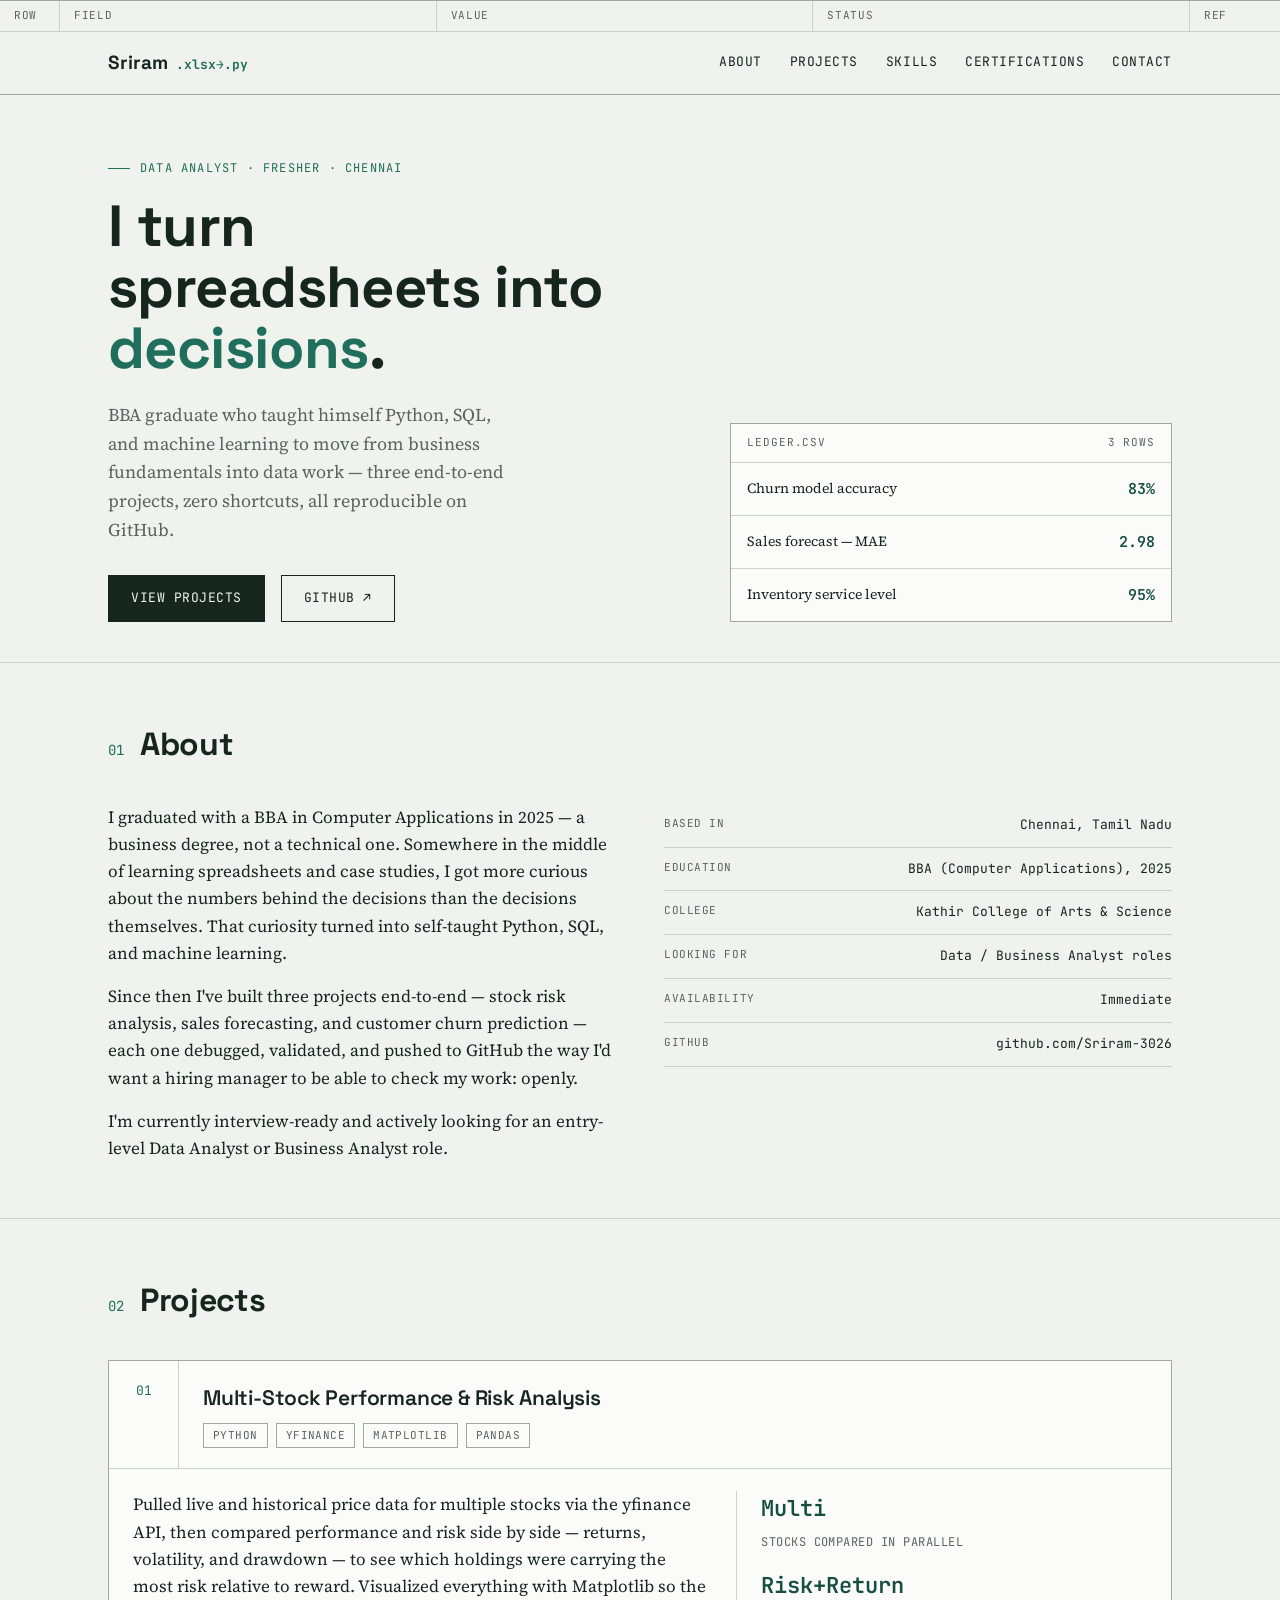
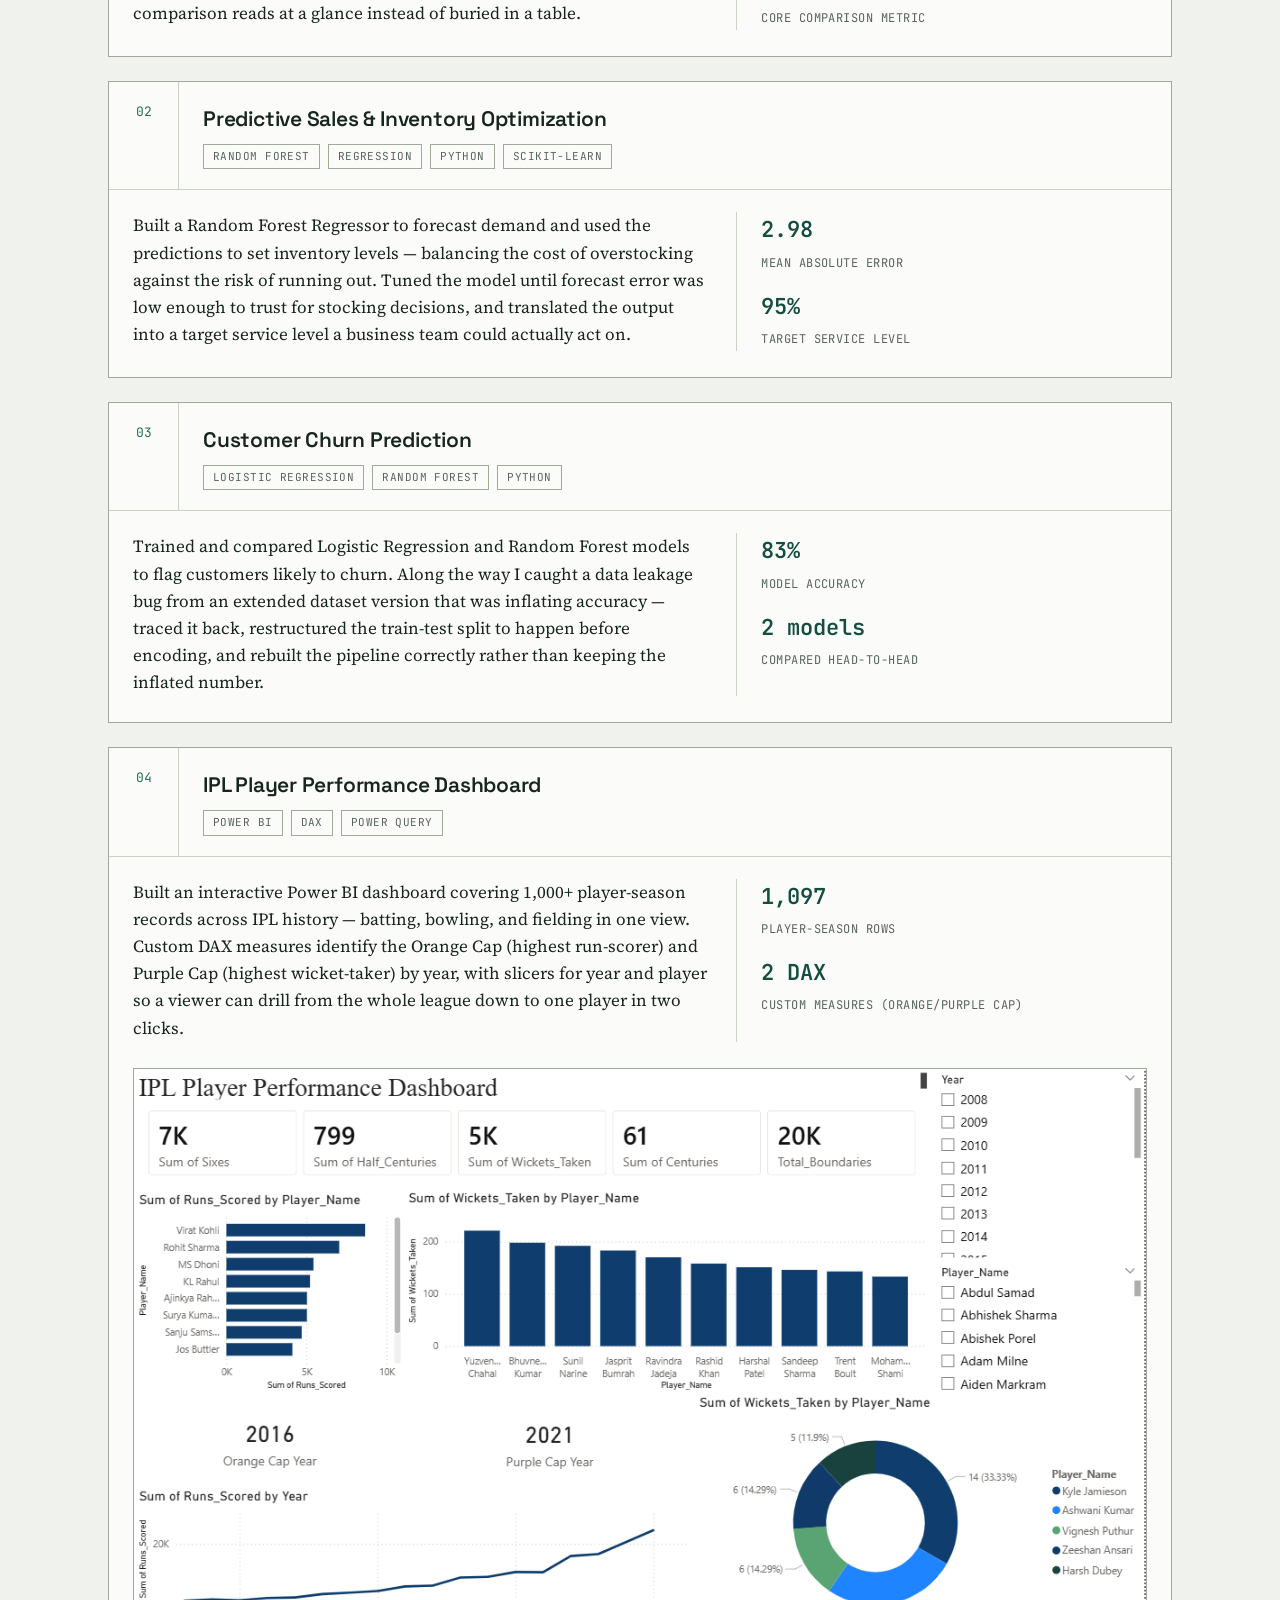
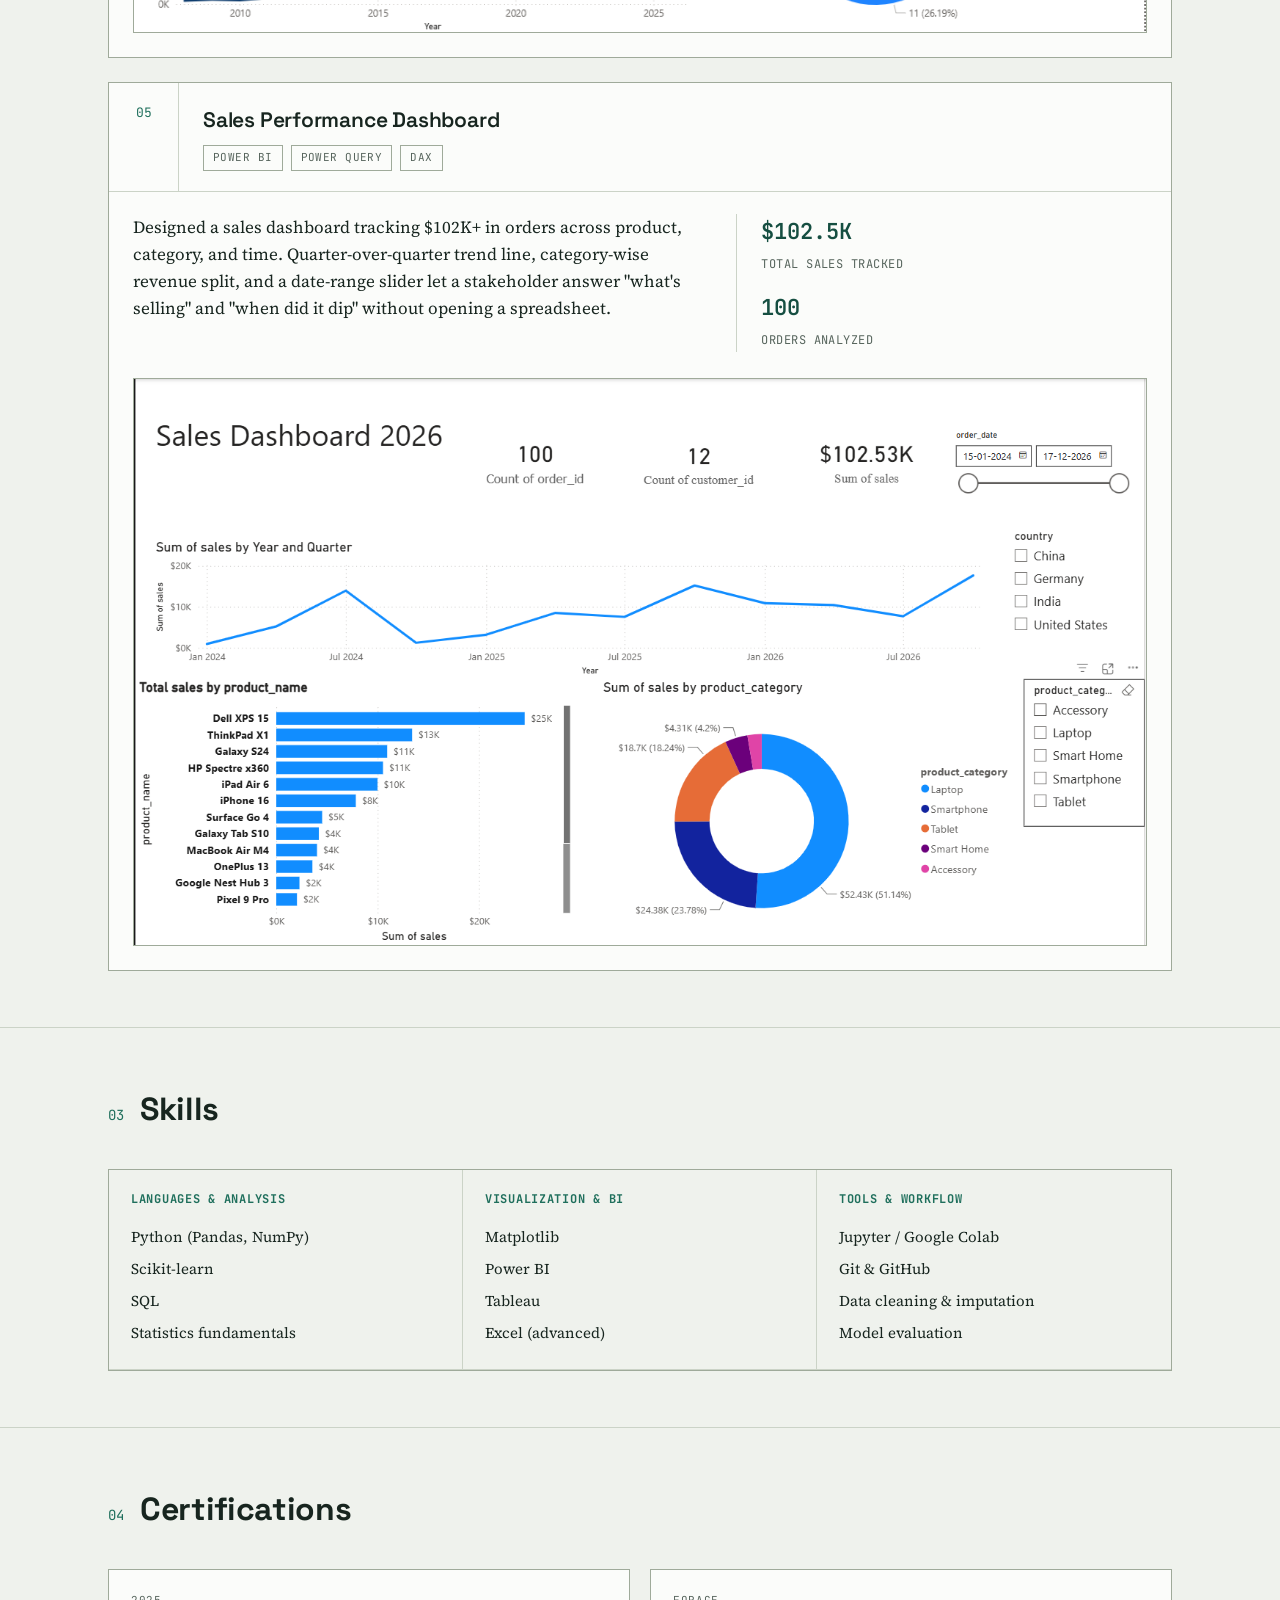
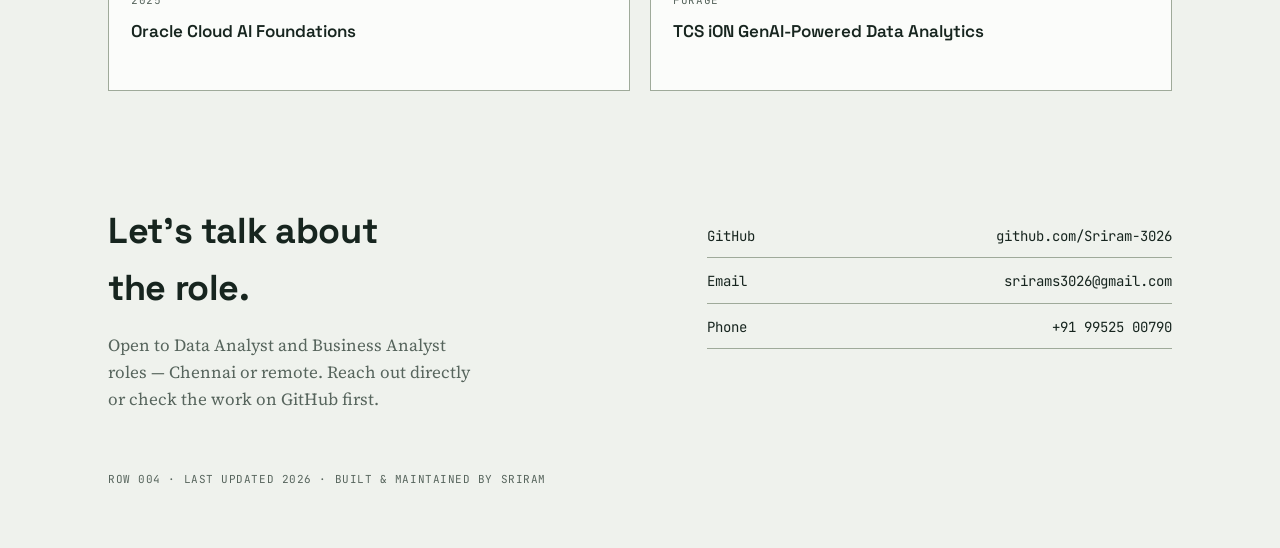
==== index.html @ f4a4faa7 "Rename sriram_portfolio.html to index.html" ====
<!DOCTYPE html>
<html lang="en">
<head>
<meta charset="UTF-8">
<meta name="viewport" content="width=device-width, initial-scale=1.0">
<title>Sriram — Data Analyst Portfolio</title>
<link rel="preconnect" href="https://fonts.googleapis.com">
<link rel="preconnect" href="https://fonts.gstatic.com" crossorigin>
<link href="https://fonts.googleapis.com/css2?family=Space+Grotesk:wght@400;500;600;700&family=Source+Serif+4:opsz,wght@8..60,400;8..60,500;8..60,600&family=JetBrains+Mono:wght@400;500;600&display=swap" rel="stylesheet">
<style>
  :root{
    --paper:#EFF2ED;
    --paper-alt:#E6EAE3;
    --card:#FBFCFA;
    --ink:#17251F;
    --muted:#57655D;
    --teal:#1F6F5C;
    --teal-dark:#154E41;
    --gold:#B98900;
    --line:#CBD3C7;
    --line-strong:#9FAA9A;
    --radius:2px;
    --maxw:1120px;
  }

  *{box-sizing:border-box;}
  html{scroll-behavior:smooth;}
  body{
    margin:0;
    background:var(--paper);
    color:var(--ink);
    font-family:'Source Serif 4', serif;
    font-size:17px;
    line-height:1.6;
    -webkit-font-smoothing:antialiased;
  }
  h1,h2,h3,.display{
    font-family:'Space Grotesk', sans-serif;
    letter-spacing:-0.01em;
    margin:0;
  }
  .mono{
    font-family:'JetBrains Mono', monospace;
  }
  a{color:inherit;}
  :focus-visible{
    outline:2px solid var(--teal);
    outline-offset:3px;
  }
  @media (prefers-reduced-motion: reduce){
    *{animation:none !important; transition:none !important; scroll-behavior:auto !important;}
  }

  .wrap{max-width:var(--maxw); margin:0 auto; padding:0 28px;}

  /* ===== Ledger header strip (signature motif) ===== */
  .ledger-row{
    display:grid;
    grid-template-columns: 60px 1fr 1fr 1fr 90px;
    font-family:'JetBrains Mono', monospace;
    font-size:11px;
    letter-spacing:0.06em;
    text-transform:uppercase;
    color:var(--muted);
    border-top:1px solid var(--line-strong);
    border-bottom:1px solid var(--line);
  }
  .ledger-row > div{
    padding:6px 14px;
    border-right:1px solid var(--line);
  }
  .ledger-row > div:last-child{border-right:none;}

  /* ===== Nav ===== */
  header.site{
    position:sticky; top:0; z-index:50;
    background:rgba(239,242,237,0.92);
    backdrop-filter:blur(6px);
    border-bottom:1px solid var(--line-strong);
  }
  nav.wrap{
    display:flex; align-items:center; justify-content:space-between;
    padding-top:16px; padding-bottom:16px;
  }
  .brand{
    font-family:'Space Grotesk',sans-serif;
    font-weight:700;
    font-size:19px;
    display:flex; align-items:baseline; gap:8px;
  }
  .brand .tick{color:var(--teal); font-family:'JetBrains Mono',monospace; font-size:13px;}
  nav ul{
    list-style:none; display:flex; gap:28px; margin:0; padding:0;
    font-family:'JetBrains Mono',monospace; font-size:13px; text-transform:uppercase; letter-spacing:0.04em;
  }
  nav ul a{text-decoration:none; color:var(--ink); border-bottom:1px solid transparent; padding-bottom:2px;}
  nav ul a:hover{border-bottom-color:var(--teal);}
  .nav-toggle{display:none;}

  @media (max-width:720px){
    nav ul{position:fixed; top:60px; left:0; right:0; background:var(--paper); flex-direction:column; gap:0; border-bottom:1px solid var(--line-strong); max-height:0; overflow:hidden; transition:max-height 0.25s ease;}
    nav ul.open{max-height:320px;}
    nav ul li{border-top:1px solid var(--line);}
    nav ul a{display:block; padding:14px 28px;}
    .nav-toggle{display:block; background:none; border:1px solid var(--line-strong); font-family:'JetBrains Mono',monospace; font-size:12px; padding:8px 12px; cursor:pointer; color:var(--ink);}
  }

  /* ===== Hero ===== */
  .hero{padding:64px 0 40px;}
  .hero-grid{
    display:grid; grid-template-columns: 1.3fr 1fr; gap:48px; align-items:end;
  }
  .eyebrow{
    font-family:'JetBrains Mono',monospace; font-size:12px; letter-spacing:0.1em; text-transform:uppercase;
    color:var(--teal); margin-bottom:18px; display:flex; align-items:center; gap:10px;
  }
  .eyebrow::before{content:""; width:22px; height:1px; background:var(--teal); display:inline-block;}
  h1.headline{
    font-size:clamp(34px, 5vw, 58px);
    line-height:1.05;
    font-weight:700;
    max-width:14ch;
  }
  h1.headline em{
    font-style:normal; color:var(--teal);
  }
  .hero-sub{
    margin-top:22px; max-width:46ch; color:var(--muted); font-size:18px;
  }
  .hero-actions{margin-top:30px; display:flex; gap:16px; flex-wrap:wrap;}
  .btn{
    font-family:'JetBrains Mono',monospace; font-size:13px; text-transform:uppercase; letter-spacing:0.04em;
    padding:12px 22px; text-decoration:none; display:inline-block; border:1px solid var(--ink);
    transition:background 0.15s ease, color 0.15s ease;
  }
  .btn.primary{background:var(--ink); color:var(--paper);}
  .btn.primary:hover{background:var(--teal); border-color:var(--teal);}
  .btn.ghost:hover{background:var(--ink); color:var(--paper);}

  /* Ledger metrics card in hero */
  .metrics-card{
    background:var(--card); border:1px solid var(--line-strong);
  }
  .metrics-card .cap{
    font-family:'JetBrains Mono',monospace; font-size:11px; text-transform:uppercase; letter-spacing:0.08em;
    color:var(--muted); padding:10px 16px; border-bottom:1px solid var(--line);
    display:flex; justify-content:space-between;
  }
  .metric-row{
    display:grid; grid-template-columns: 1fr auto; gap:8px;
    padding:14px 16px; border-bottom:1px solid var(--line); align-items:center;
  }
  .metric-row:last-child{border-bottom:none;}
  .metric-row .label{font-size:14px; color:var(--ink);}
  .metric-row .value{font-family:'JetBrains Mono',monospace; font-weight:600; color:var(--teal-dark); font-size:15px;}

  /* ===== Section framework ===== */
  section{padding:56px 0;}
  section + section{border-top:1px solid var(--line);}
  .section-head{display:flex; align-items:baseline; gap:16px; margin-bottom:34px;}
  .section-num{font-family:'JetBrains Mono',monospace; color:var(--teal); font-size:14px;}
  h2.section-title{font-size:clamp(24px,3vw,32px); font-weight:700;}

  /* ===== About ===== */
  .about-grid{display:grid; grid-template-columns: 1fr 1fr; gap:48px;}
  .about-grid p{margin:0 0 16px; color:var(--ink);}
  .about-grid p:last-child{margin-bottom:0;}
  .fact-list{list-style:none; margin:0; padding:0; font-family:'JetBrains Mono',monospace; font-size:13px;}
  .fact-list li{
    display:flex; justify-content:space-between; padding:11px 0; border-bottom:1px solid var(--line);
  }
  .fact-list li span:first-child{color:var(--muted); text-transform:uppercase; letter-spacing:0.05em; font-size:11px;}
  .fact-list li span:last-child{text-align:right;}

  /* ===== Projects ===== */
  .project{
    background:var(--card); border:1px solid var(--line-strong); margin-bottom:24px;
  }
  .project:last-child{margin-bottom:0;}
  .project-head{
    display:grid; grid-template-columns: 70px 1fr; border-bottom:1px solid var(--line);
  }
  .project-id{
    font-family:'JetBrains Mono',monospace; font-size:13px; color:var(--teal); padding:20px 14px;
    border-right:1px solid var(--line); display:flex; align-items:flex-start; justify-content:center;
  }
  .project-head-main{padding:20px 24px;}
  .project-head-main h3{font-size:21px; font-weight:600;}
  .project-tags{margin-top:8px; display:flex; flex-wrap:wrap; gap:8px;}
  .tag{
    font-family:'JetBrains Mono',monospace; font-size:11px; text-transform:uppercase; letter-spacing:0.04em;
    border:1px solid var(--line-strong); padding:3px 9px; color:var(--muted);
  }
  .project-body{padding:22px 24px 26px 24px; display:grid; grid-template-columns: 1.4fr 1fr; gap:28px;}
  .project-body p{margin:0; color:var(--ink);}
  .project-stats{border-left:1px solid var(--line); padding-left:24px;}
  .project-stats .stat{margin-bottom:14px;}
  .project-stats .stat:last-child{margin-bottom:0;}
  .project-stats .stat .num{font-family:'JetBrains Mono',monospace; font-size:22px; font-weight:600; color:var(--teal-dark); display:block;}
  .project-stats .stat .cap{font-size:12px; color:var(--muted); text-transform:uppercase; letter-spacing:0.04em; font-family:'JetBrains Mono',monospace;}

  @media (max-width:760px){
    .hero-grid, .about-grid{grid-template-columns:1fr;}
    .project-body{grid-template-columns:1fr;}
    .project-stats{border-left:none; padding-left:0; border-top:1px solid var(--line); padding-top:16px;}
    .project-head{grid-template-columns:52px 1fr;}
  }

  /* ===== Skills ===== */
  .skills-grid{display:grid; grid-template-columns: repeat(3, 1fr); gap:0; border:1px solid var(--line-strong);}
  .skill-group{padding:20px 22px; border-right:1px solid var(--line); border-bottom:1px solid var(--line);}
  .skill-group:nth-child(3n){border-right:none;}
  .skill-group h4{
    font-family:'JetBrains Mono',monospace; font-size:12px; text-transform:uppercase; letter-spacing:0.06em;
    color:var(--teal); margin:0 0 12px;
  }
  .skill-group ul{list-style:none; margin:0; padding:0; font-size:15px;}
  .skill-group li{padding:4px 0; color:var(--ink);}
  @media (max-width:720px){
    .skills-grid{grid-template-columns:1fr 1fr;}
    .skill-group:nth-child(3n){border-right:1px solid var(--line);}
    .skill-group:nth-child(2n){border-right:none;}
  }
  @media (max-width:480px){
    .skills-grid{grid-template-columns:1fr;}
    .skill-group{border-right:none !important;}
  }

  /* ===== Certifications ===== */
  .cert-list{display:grid; grid-template-columns:1fr 1fr; gap:20px;}
  .cert{border:1px solid var(--line-strong); background:var(--card); padding:22px;}
  .cert .cap{font-family:'JetBrains Mono',monospace; font-size:11px; text-transform:uppercase; color:var(--muted); letter-spacing:0.06em;}
  .cert h4{margin-top:8px; font-size:17px; font-weight:600; font-family:'Space Grotesk',sans-serif;}
  @media (max-width:640px){.cert-list{grid-template-columns:1fr;}}

  /* ===== Contact / footer ===== */
  footer{padding:56px 0 60px;}
  .contact-grid{display:grid; grid-template-columns: 1.2fr 1fr; gap:40px; align-items:start;}
  .contact-grid h2{font-size:clamp(26px,3.4vw,36px); max-width:14ch;}
  .contact-links{margin-top:22px; display:flex; flex-direction:column; gap:12px;}
  .contact-links a{
    font-family:'JetBrains Mono',monospace; font-size:14px; text-decoration:none;
    border-bottom:1px solid var(--line-strong); padding-bottom:10px; display:flex; justify-content:space-between;
  }
  .contact-links a:hover{color:var(--teal);}
  .fine{margin-top:40px; font-family:'JetBrains Mono',monospace; font-size:11px; color:var(--muted); text-transform:uppercase; letter-spacing:0.05em;}
</style>
</head>
<body>

<div class="ledger-row wrap" style="max-width:100%; padding-left:0; padding-right:0;">
  <div>Row</div><div>Field</div><div>Value</div><div>Status</div><div>Ref</div>
</div>

<header class="site">
  <nav class="wrap">
    <div class="brand">Sriram<span class="tick">.xlsx→.py</span></div>
    <button class="nav-toggle" id="navToggle" aria-expanded="false" aria-controls="navMenu">Menu</button>
    <ul id="navMenu">
      <li><a href="#about">About</a></li>
      <li><a href="#projects">Projects</a></li>
      <li><a href="#skills">Skills</a></li>
      <li><a href="#certs">Certifications</a></li>
      <li><a href="#contact">Contact</a></li>
    </ul>
  </nav>
</header>

<main>
  <section class="hero">
    <div class="wrap hero-grid">
      <div>
        <div class="eyebrow">Data Analyst · Fresher · Chennai</div>
        <h1 class="headline">I turn spreadsheets into <em>decisions</em>.</h1>
        <p class="hero-sub">BBA graduate who taught himself Python, SQL, and machine learning to move from business fundamentals into data work — three end-to-end projects, zero shortcuts, all reproducible on GitHub.</p>
        <div class="hero-actions">
          <a class="btn primary" href="#projects">View projects</a>
          <a class="btn ghost" href="https://github.com/Sriram-3026" target="_blank" rel="noopener">GitHub ↗</a>
        </div>
      </div>
      <div class="metrics-card">
        <div class="cap"><span>ledger.csv</span><span>3 rows</span></div>
        <div class="metric-row"><span class="label">Churn model accuracy</span><span class="value">83%</span></div>
        <div class="metric-row"><span class="label">Sales forecast — MAE</span><span class="value">2.98</span></div>
        <div class="metric-row"><span class="label">Inventory service level</span><span class="value">95%</span></div>
      </div>
    </div>
  </section>

  <section id="about">
    <div class="wrap">
      <div class="section-head"><span class="section-num">01</span><h2 class="section-title">About</h2></div>
      <div class="about-grid">
        <div>
          <p>I graduated with a BBA in Computer Applications in 2025 — a business degree, not a technical one. Somewhere in the middle of learning spreadsheets and case studies, I got more curious about the numbers behind the decisions than the decisions themselves. That curiosity turned into self-taught Python, SQL, and machine learning.</p>
          <p>Since then I've built three projects end-to-end — stock risk analysis, sales forecasting, and customer churn prediction — each one debugged, validated, and pushed to GitHub the way I'd want a hiring manager to be able to check my work: openly.</p>
          <p>I'm currently interview-ready and actively looking for an entry-level Data Analyst or Business Analyst role.</p>
        </div>
        <ul class="fact-list">
          <li><span>Based in</span><span>Chennai, Tamil Nadu</span></li>
          <li><span>Education</span><span>BBA (Computer Applications), 2025</span></li>
          <li><span>College</span><span>Kathir College of Arts &amp; Science</span></li>
          <li><span>Looking for</span><span>Data / Business Analyst roles</span></li>
          <li><span>Availability</span><span>Immediate</span></li>
          <li><span>GitHub</span><span>github.com/Sriram-3026</span></li>
        </ul>
      </div>
    </div>
  </section>

  <section id="projects">
    <div class="wrap">
      <div class="section-head"><span class="section-num">02</span><h2 class="section-title">Projects</h2></div>

      <div class="project">
        <div class="project-head">
          <div class="project-id">01</div>
          <div class="project-head-main">
            <h3>Multi-Stock Performance &amp; Risk Analysis</h3>
            <div class="project-tags">
              <span class="tag">Python</span><span class="tag">yfinance</span><span class="tag">Matplotlib</span><span class="tag">Pandas</span>
            </div>
          </div>
        </div>
        <div class="project-body">
          <p>Pulled live and historical price data for multiple stocks via the yfinance API, then compared performance and risk side by side — returns, volatility, and drawdown — to see which holdings were carrying the most risk relative to reward. Visualized everything with Matplotlib so the comparison reads at a glance instead of buried in a table.</p>
          <div class="project-stats">
            <div class="stat"><span class="num mono">Multi</span><span class="cap">Stocks compared in parallel</span></div>
            <div class="stat"><span class="num mono">Risk+Return</span><span class="cap">Core comparison metric</span></div>
          </div>
        </div>
      </div>

      <div class="project">
        <div class="project-head">
          <div class="project-id">02</div>
          <div class="project-head-main">
            <h3>Predictive Sales &amp; Inventory Optimization</h3>
            <div class="project-tags">
              <span class="tag">Random Forest</span><span class="tag">Regression</span><span class="tag">Python</span><span class="tag">Scikit-learn</span>
            </div>
          </div>
        </div>
        <div class="project-body">
          <p>Built a Random Forest Regressor to forecast demand and used the predictions to set inventory levels — balancing the cost of overstocking against the risk of running out. Tuned the model until forecast error was low enough to trust for stocking decisions, and translated the output into a target service level a business team could actually act on.</p>
          <div class="project-stats">
            <div class="stat"><span class="num mono">2.98</span><span class="cap">Mean Absolute Error</span></div>
            <div class="stat"><span class="num mono">95%</span><span class="cap">Target service level</span></div>
          </div>
        </div>
      </div>

      <div class="project">
        <div class="project-head">
          <div class="project-id">03</div>
          <div class="project-head-main">
            <h3>Customer Churn Prediction</h3>
            <div class="project-tags">
              <span class="tag">Logistic Regression</span><span class="tag">Random Forest</span><span class="tag">Python</span>
            </div>
          </div>
        </div>
        <div class="project-body">
          <p>Trained and compared Logistic Regression and Random Forest models to flag customers likely to churn. Along the way I caught a data leakage bug from an extended dataset version that was inflating accuracy — traced it back, restructured the train-test split to happen before encoding, and rebuilt the pipeline correctly rather than keeping the inflated number.</p>
          <div class="project-stats">
            <div class="stat"><span class="num mono">83%</span><span class="cap">Model accuracy</span></div>
            <div class="stat"><span class="num mono">2 models</span><span class="cap">Compared head-to-head</span></div>
          </div>
        </div>
      </div>

      <div class="project">
        <div class="project-head">
          <div class="project-id">04</div>
          <div class="project-head-main">
            <h3>IPL Player Performance Dashboard</h3>
            <div class="project-tags">
              <span class="tag">Power BI</span><span class="tag">DAX</span><span class="tag">Power Query</span>
            </div>
          </div>
        </div>
        <div class="project-body">
          <p>Built an interactive Power BI dashboard covering 1,000+ player-season records across IPL history — batting, bowling, and fielding in one view. Custom DAX measures identify the Orange Cap (highest run-scorer) and Purple Cap (highest wicket-taker) by year, with slicers for year and player so a viewer can drill from the whole league down to one player in two clicks.</p>
          <div class="project-stats">
            <div class="stat"><span class="num mono">1,097</span><span class="cap">Player-season rows</span></div>
            <div class="stat"><span class="num mono">2 DAX</span><span class="cap">Custom measures (Orange/Purple Cap)</span></div>
          </div>
        </div>
        <div style="padding:0 24px 24px;">
          <img src="[data-uri]" alt="IPL Player Performance Dashboard in Power BI showing sixes, wickets, centuries and top run-scorers" style="width:100%; height:auto; border:1px solid var(--line-strong); display:block;">
        </div>
      </div>

      <div class="project">
        <div class="project-head">
          <div class="project-id">05</div>
          <div class="project-head-main">
            <h3>Sales Performance Dashboard</h3>
            <div class="project-tags">
              <span class="tag">Power BI</span><span class="tag">Power Query</span><span class="tag">DAX</span>
            </div>
          </div>
        </div>
        <div class="project-body">
          <p>Designed a sales dashboard tracking $102K+ in orders across product, category, and time. Quarter-over-quarter trend line, category-wise revenue split, and a date-range slider let a stakeholder answer "what's selling" and "when did it dip" without opening a spreadsheet.</p>
          <div class="project-stats">
            <div class="stat"><span class="num mono">$102.5K</span><span class="cap">Total sales tracked</span></div>
            <div class="stat"><span class="num mono">100</span><span class="cap">Orders analyzed</span></div>
          </div>
        </div>
        <div style="padding:0 24px 24px;">
          <img src="[data-uri]" alt="Sales Dashboard in Power BI showing sales by quarter, product name and category" style="width:100%; height:auto; border:1px solid var(--line-strong); display:block;">
        </div>
      </div>

    </div>
  </section>

  <section id="skills">
    <div class="wrap">
      <div class="section-head"><span class="section-num">03</span><h2 class="section-title">Skills</h2></div>
      <div class="skills-grid">
        <div class="skill-group">
          <h4>Languages &amp; Analysis</h4>
          <ul><li>Python (Pandas, NumPy)</li><li>Scikit-learn</li><li>SQL</li><li>Statistics fundamentals</li></ul>
        </div>
        <div class="skill-group">
          <h4>Visualization &amp; BI</h4>
          <ul><li>Matplotlib</li><li>Power BI</li><li>Tableau</li><li>Excel (advanced)</li></ul>
        </div>
        <div class="skill-group">
          <h4>Tools &amp; Workflow</h4>
          <ul><li>Jupyter / Google Colab</li><li>Git &amp; GitHub</li><li>Data cleaning &amp; imputation</li><li>Model evaluation</li></ul>
        </div>
      </div>
    </div>
  </section>

  <section id="certs">
    <div class="wrap">
      <div class="section-head"><span class="section-num">04</span><h2 class="section-title">Certifications</h2></div>
      <div class="cert-list">
        <div class="cert">
          <div class="cap mono">2025</div>
          <h4>Oracle Cloud AI Foundations</h4>
        </div>
        <div class="cert">
          <div class="cap mono">Forage</div>
          <h4>TCS iON GenAI-Powered Data Analytics</h4>
        </div>
      </div>
    </div>
  </section>
</main>

<footer id="contact">
  <div class="wrap contact-grid">
    <div>
      <h2 class="section-title">Let's talk about the role.</h2>
      <p style="color:var(--muted); margin-top:14px; max-width:42ch;">Open to Data Analyst and Business Analyst roles — Chennai or remote. Reach out directly or check the work on GitHub first.</p>
    </div>
    <div class="contact-links">
      <a href="https://github.com/Sriram-3026" target="_blank" rel="noopener">GitHub <span>github.com/Sriram-3026</span></a>
      <a href="mailto:srirams3026@gmail.com">Email <span>srirams3026@gmail.com</span></a>
      <a href="tel:+919952500790">Phone <span>+91 99525 00790</span></a>
    </div>
  </div>
  <div class="wrap fine">Row 004 · Last updated 2026 · Built &amp; maintained by Sriram</div>
</footer>

<script>
  const navToggle = document.getElementById('navToggle');
  const navMenu = document.getElementById('navMenu');
  navToggle.addEventListener('click', () => {
    const isOpen = navMenu.classList.toggle('open');
    navToggle.setAttribute('aria-expanded', isOpen);
  });
  navMenu.querySelectorAll('a').forEach(a => a.addEventListener('click', () => {
    navMenu.classList.remove('open');
    navToggle.setAttribute('aria-expanded', 'false');
  }));
</script>

</body>
</html>
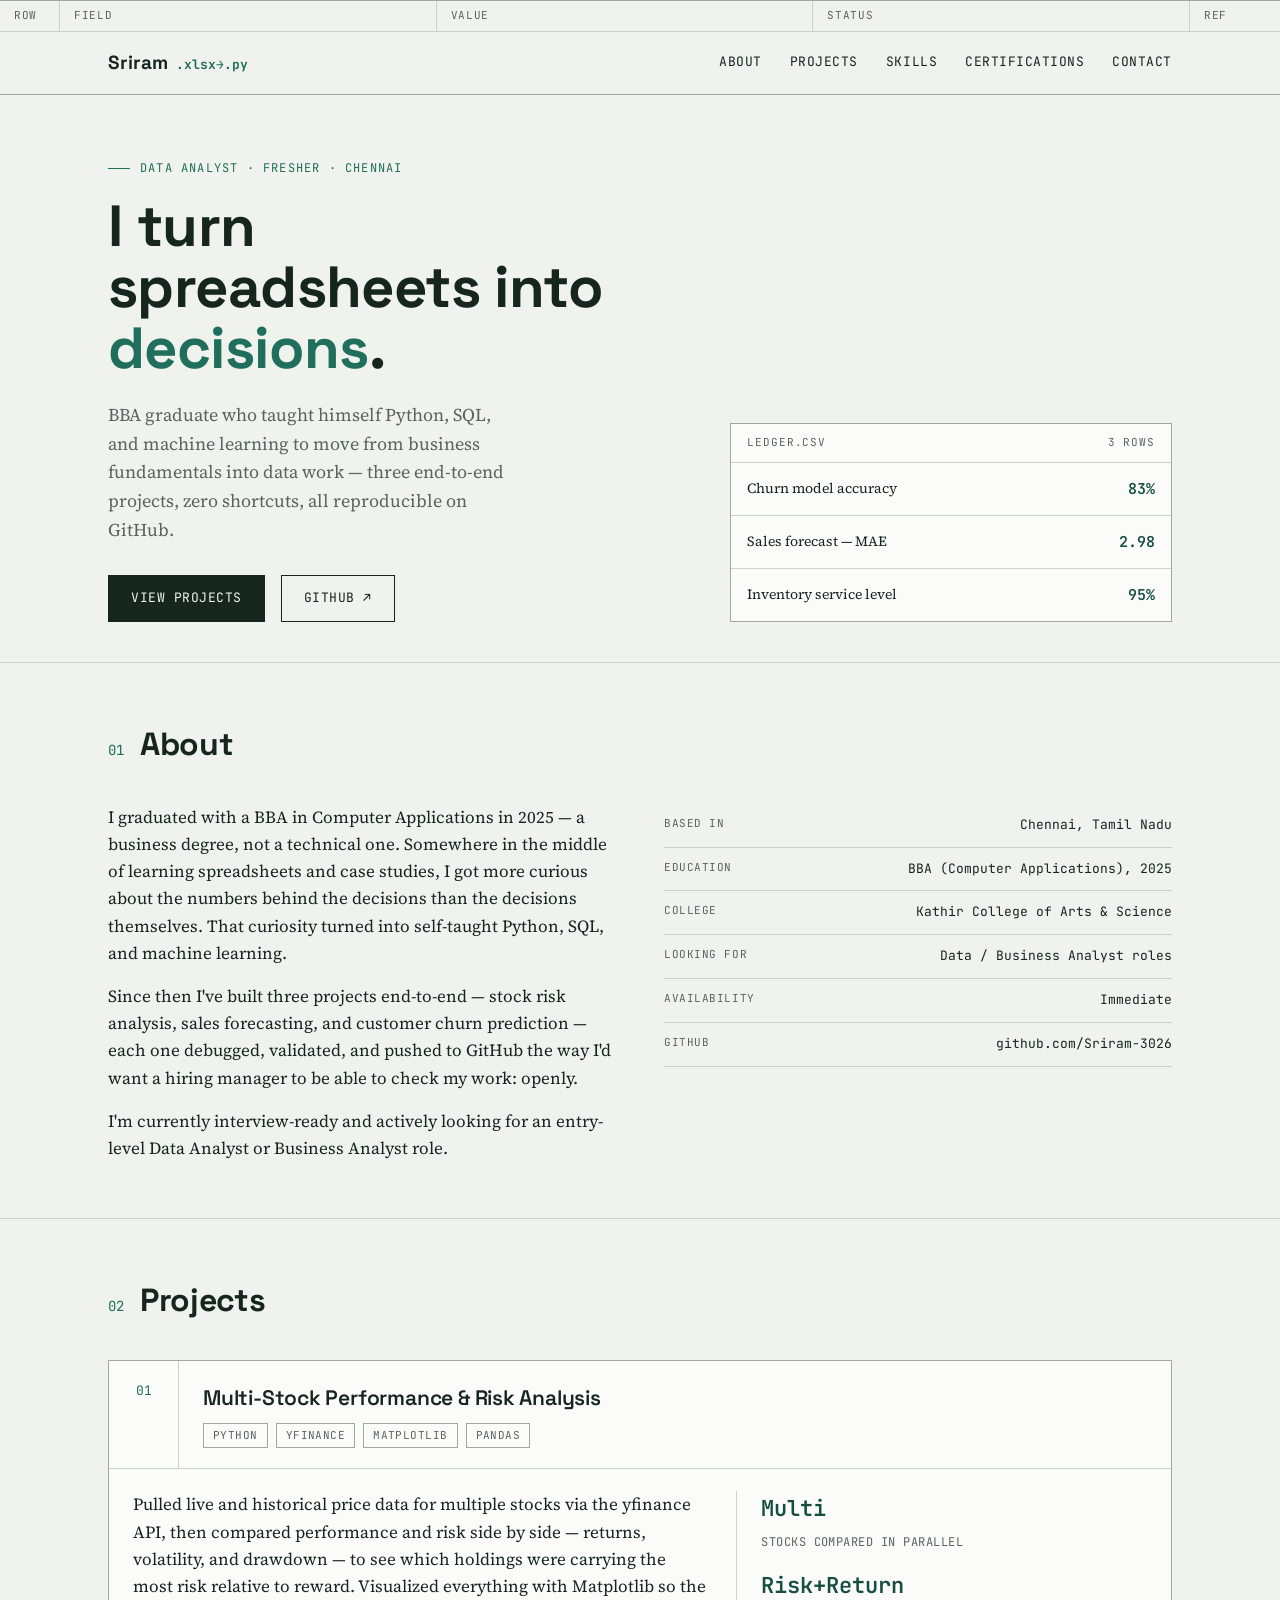
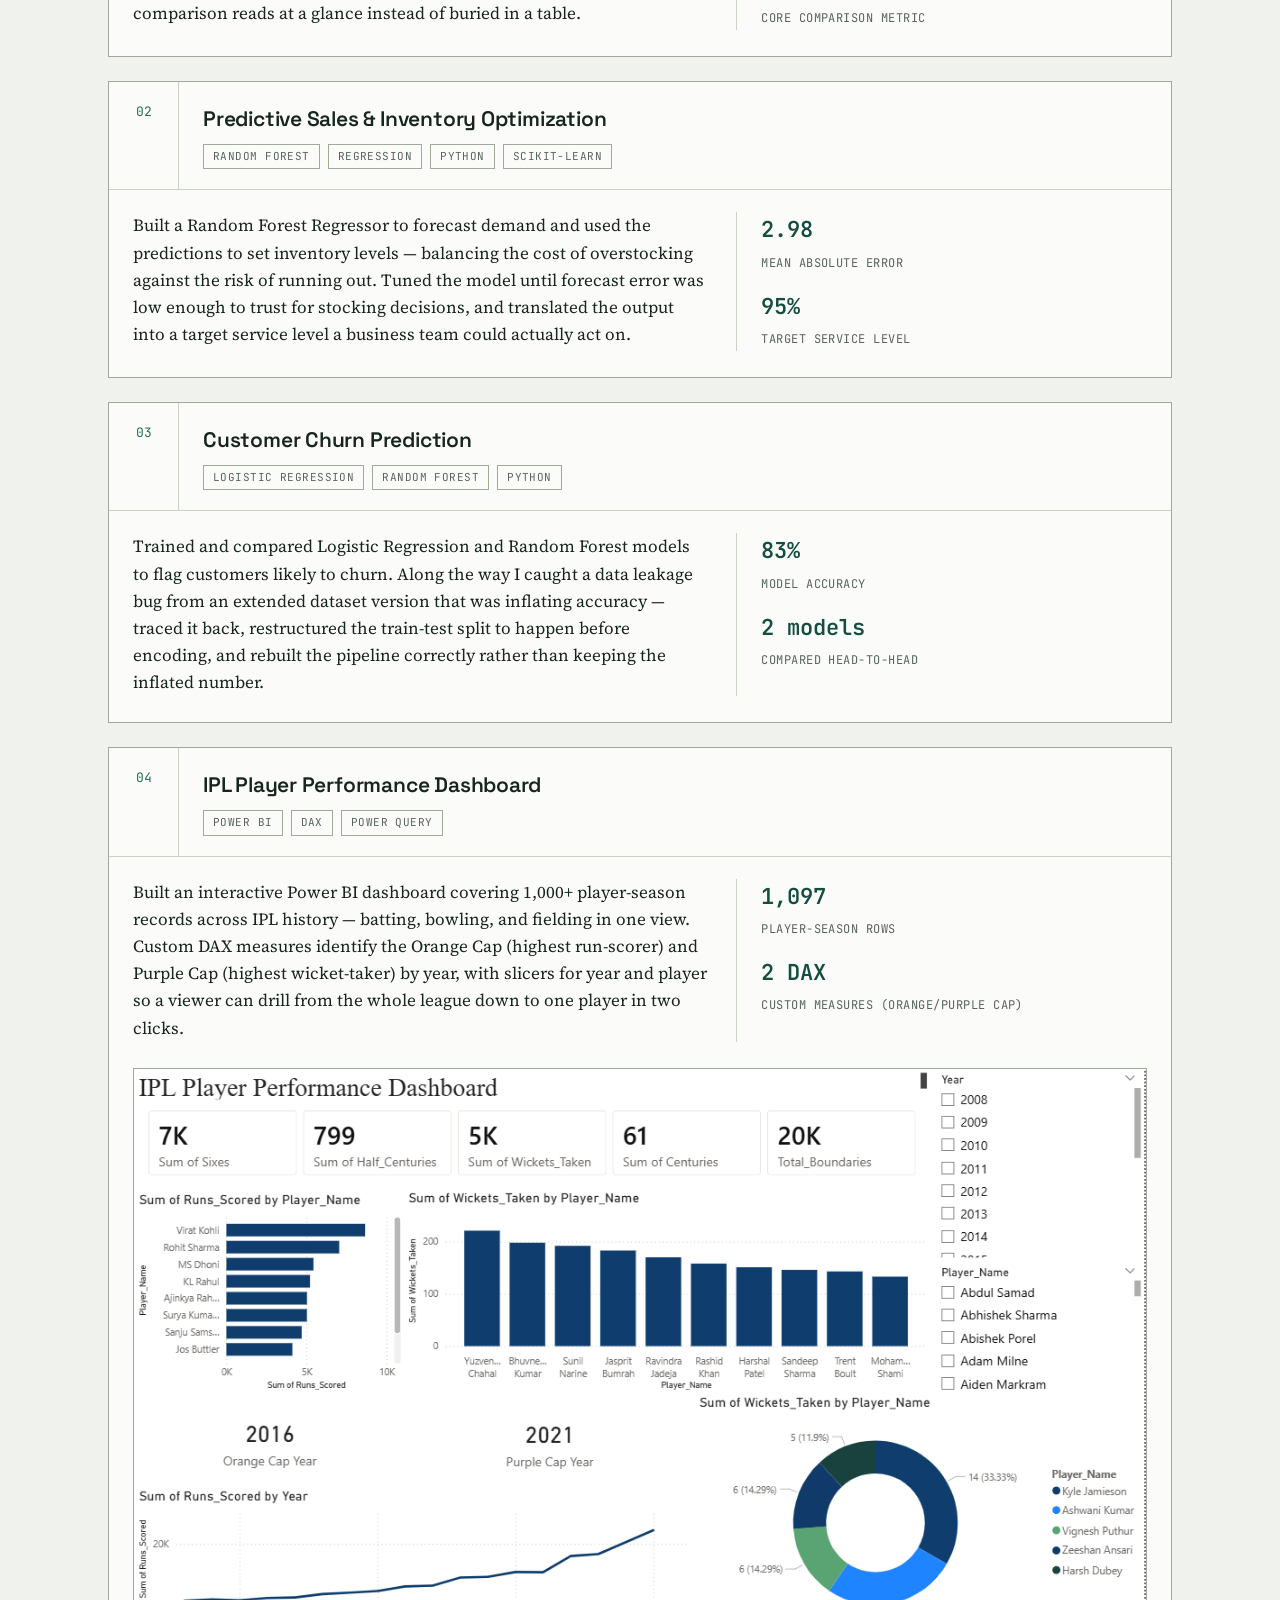
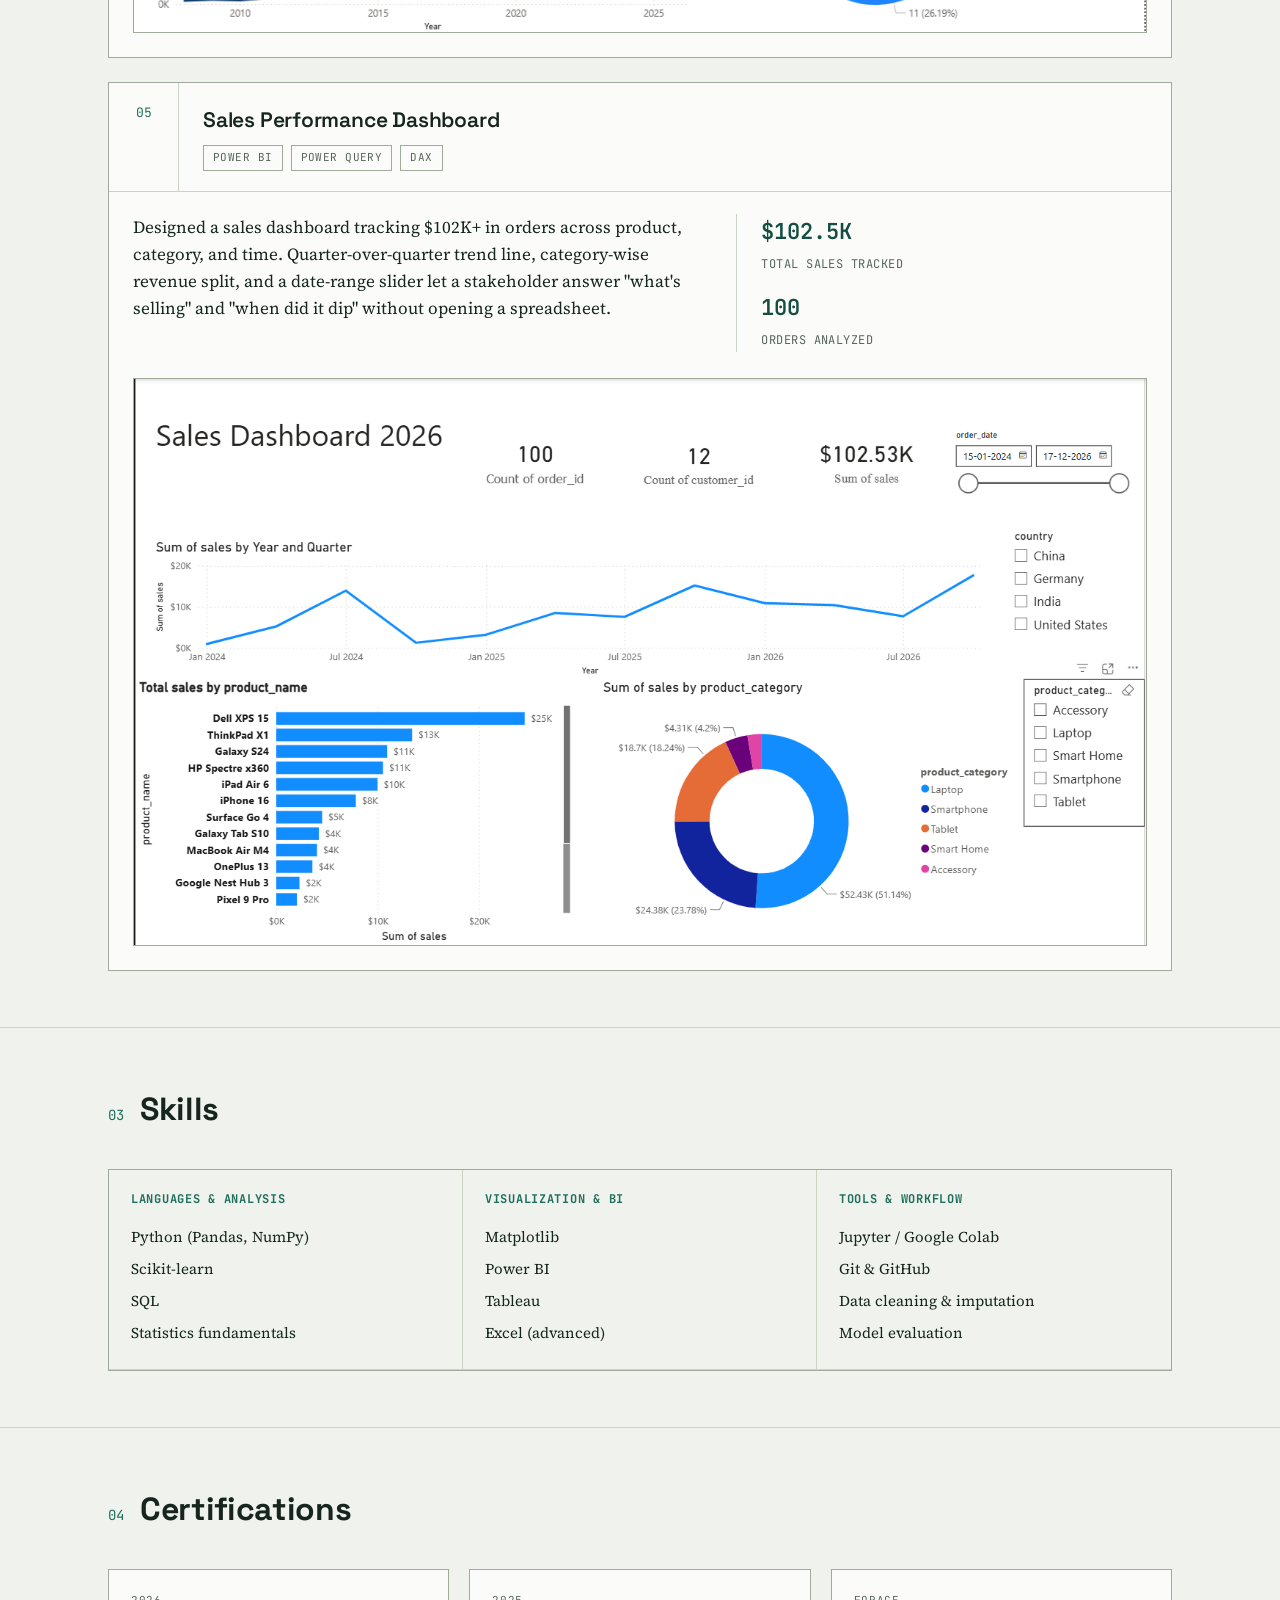
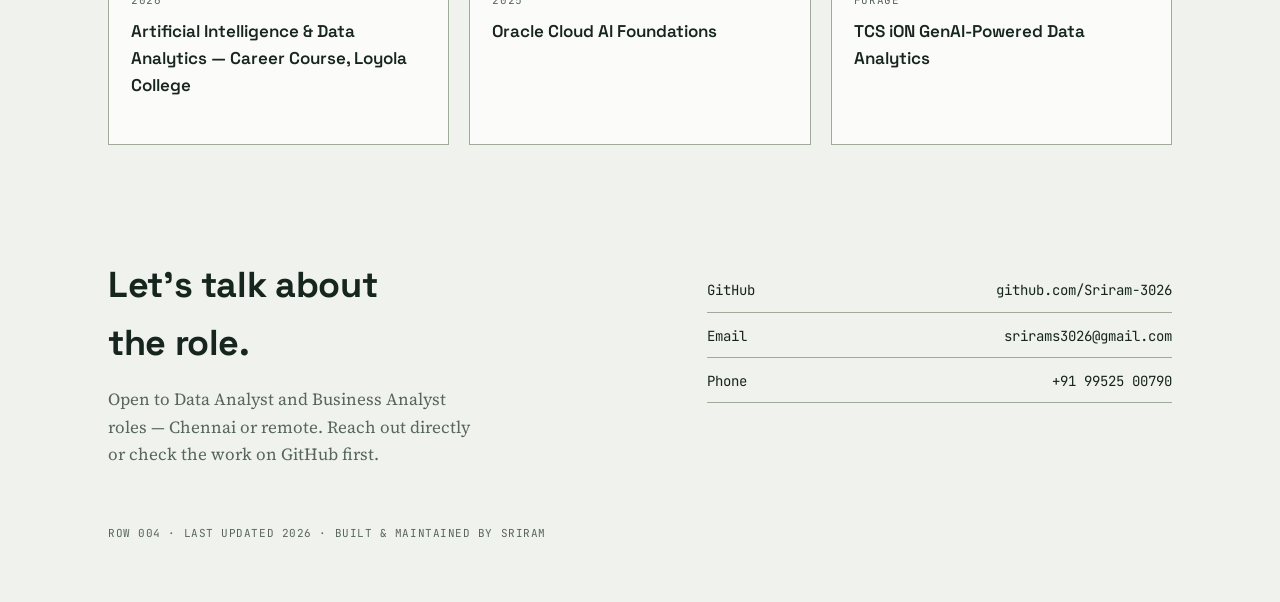
==== commit 668a90f4: "Rename sriram_portfolio_1.html to index.html" ====
--- a/index.html
+++ b/index.html
@@ -227,7 +227,7 @@
   }
 
   /* ===== Certifications ===== */
-  .cert-list{display:grid; grid-template-columns:1fr 1fr; gap:20px;}
+  .cert-list{display:grid; grid-template-columns:repeat(auto-fit, minmax(240px,1fr)); gap:20px;}
   .cert{border:1px solid var(--line-strong); background:var(--card); padding:22px;}
   .cert .cap{font-family:'JetBrains Mono',monospace; font-size:11px; text-transform:uppercase; color:var(--muted); letter-spacing:0.06em;}
   .cert h4{margin-top:8px; font-size:17px; font-weight:600; font-family:'Space Grotesk',sans-serif;}
@@ -441,6 +441,10 @@
       <div class="section-head"><span class="section-num">04</span><h2 class="section-title">Certifications</h2></div>
       <div class="cert-list">
         <div class="cert">
+          <div class="cap mono">2026</div>
+          <h4>Artificial Intelligence &amp; Data Analytics — Career Course, Loyola College</h4>
+        </div>
+        <div class="cert">
           <div class="cap mono">2025</div>
           <h4>Oracle Cloud AI Foundations</h4>
         </div>
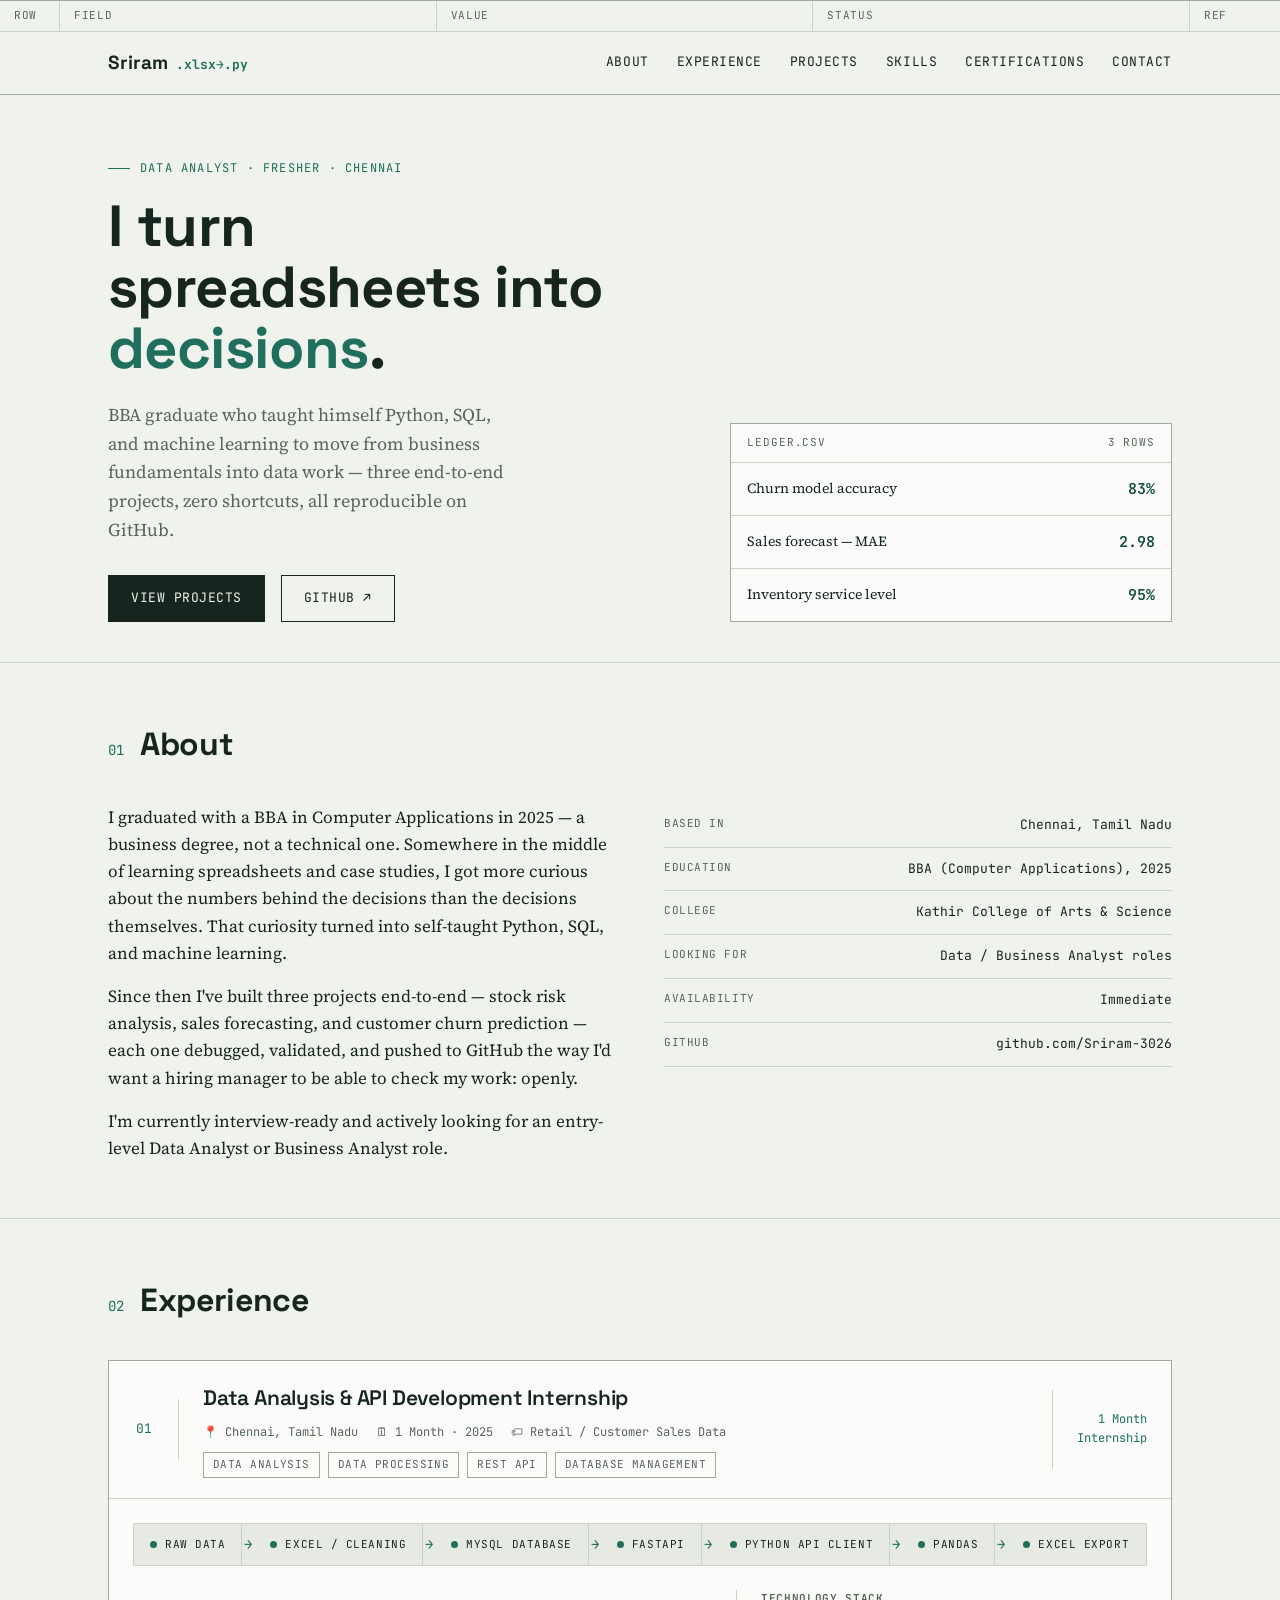
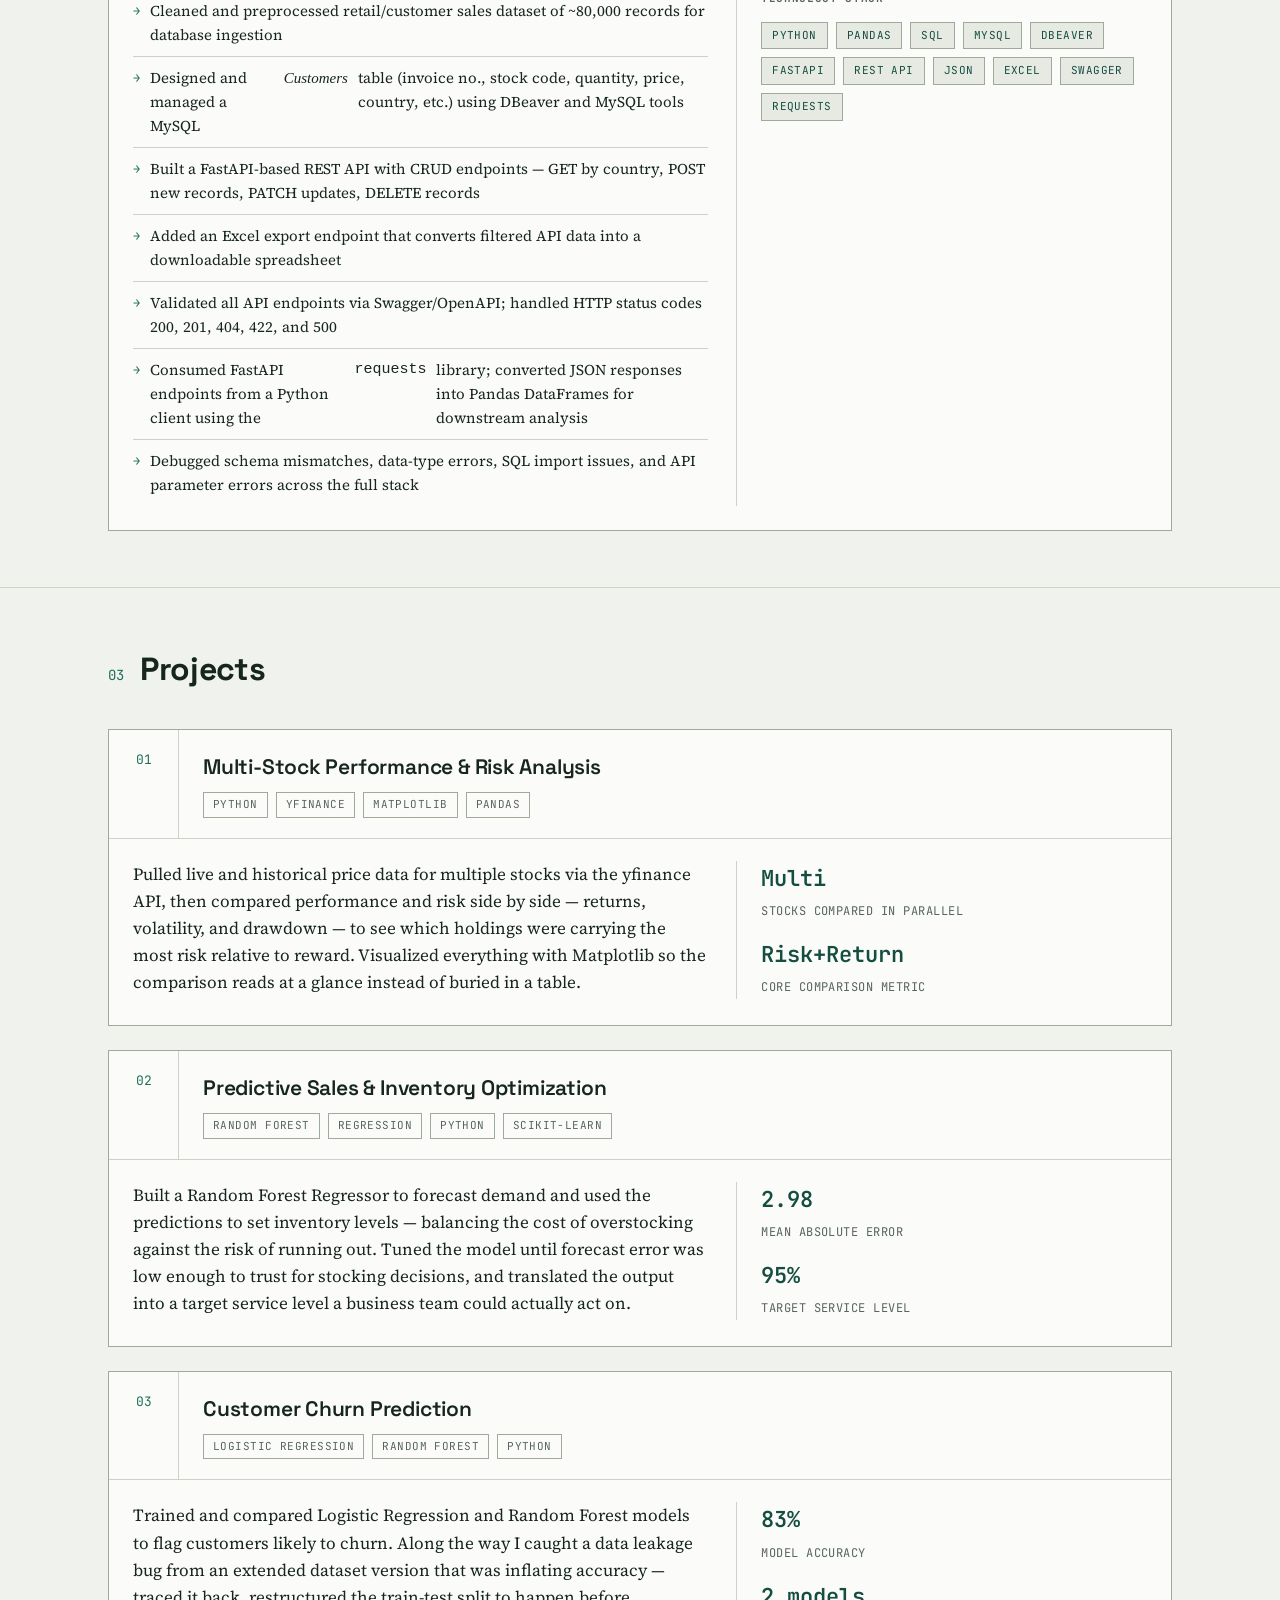
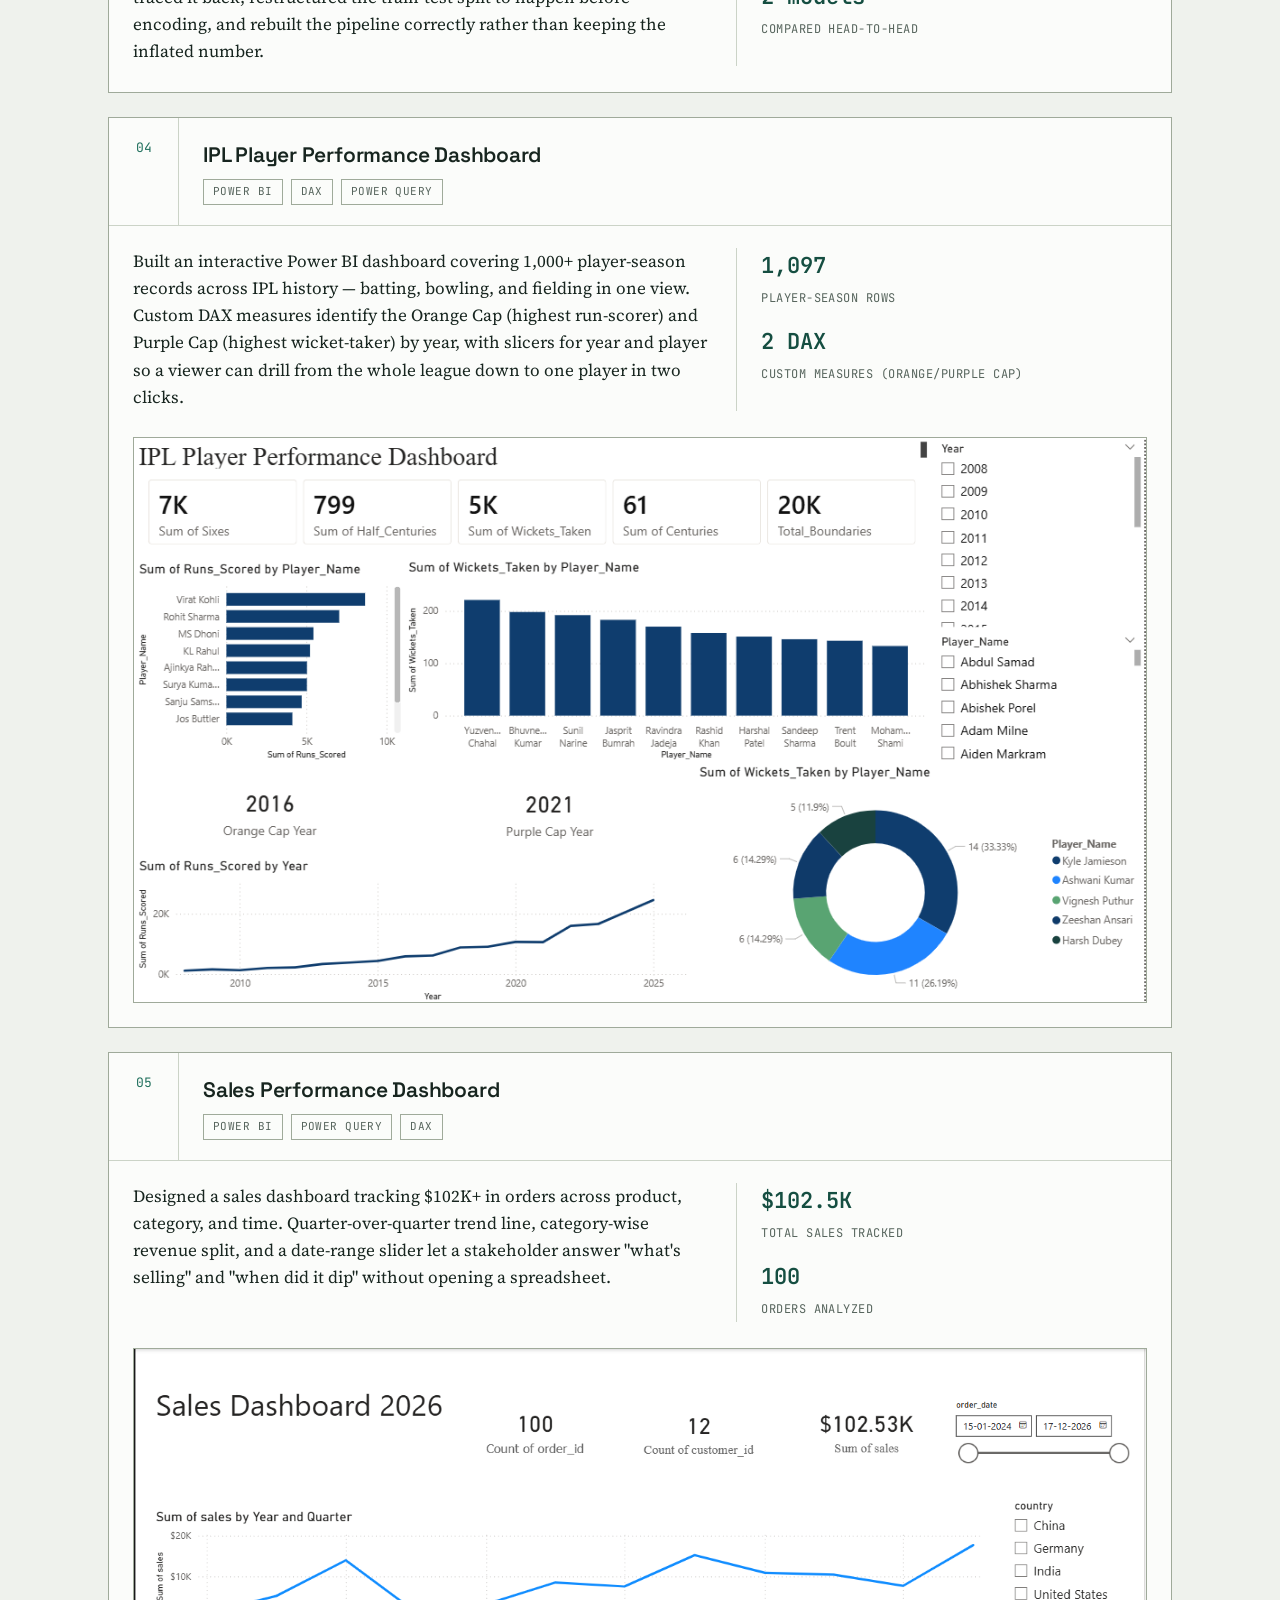
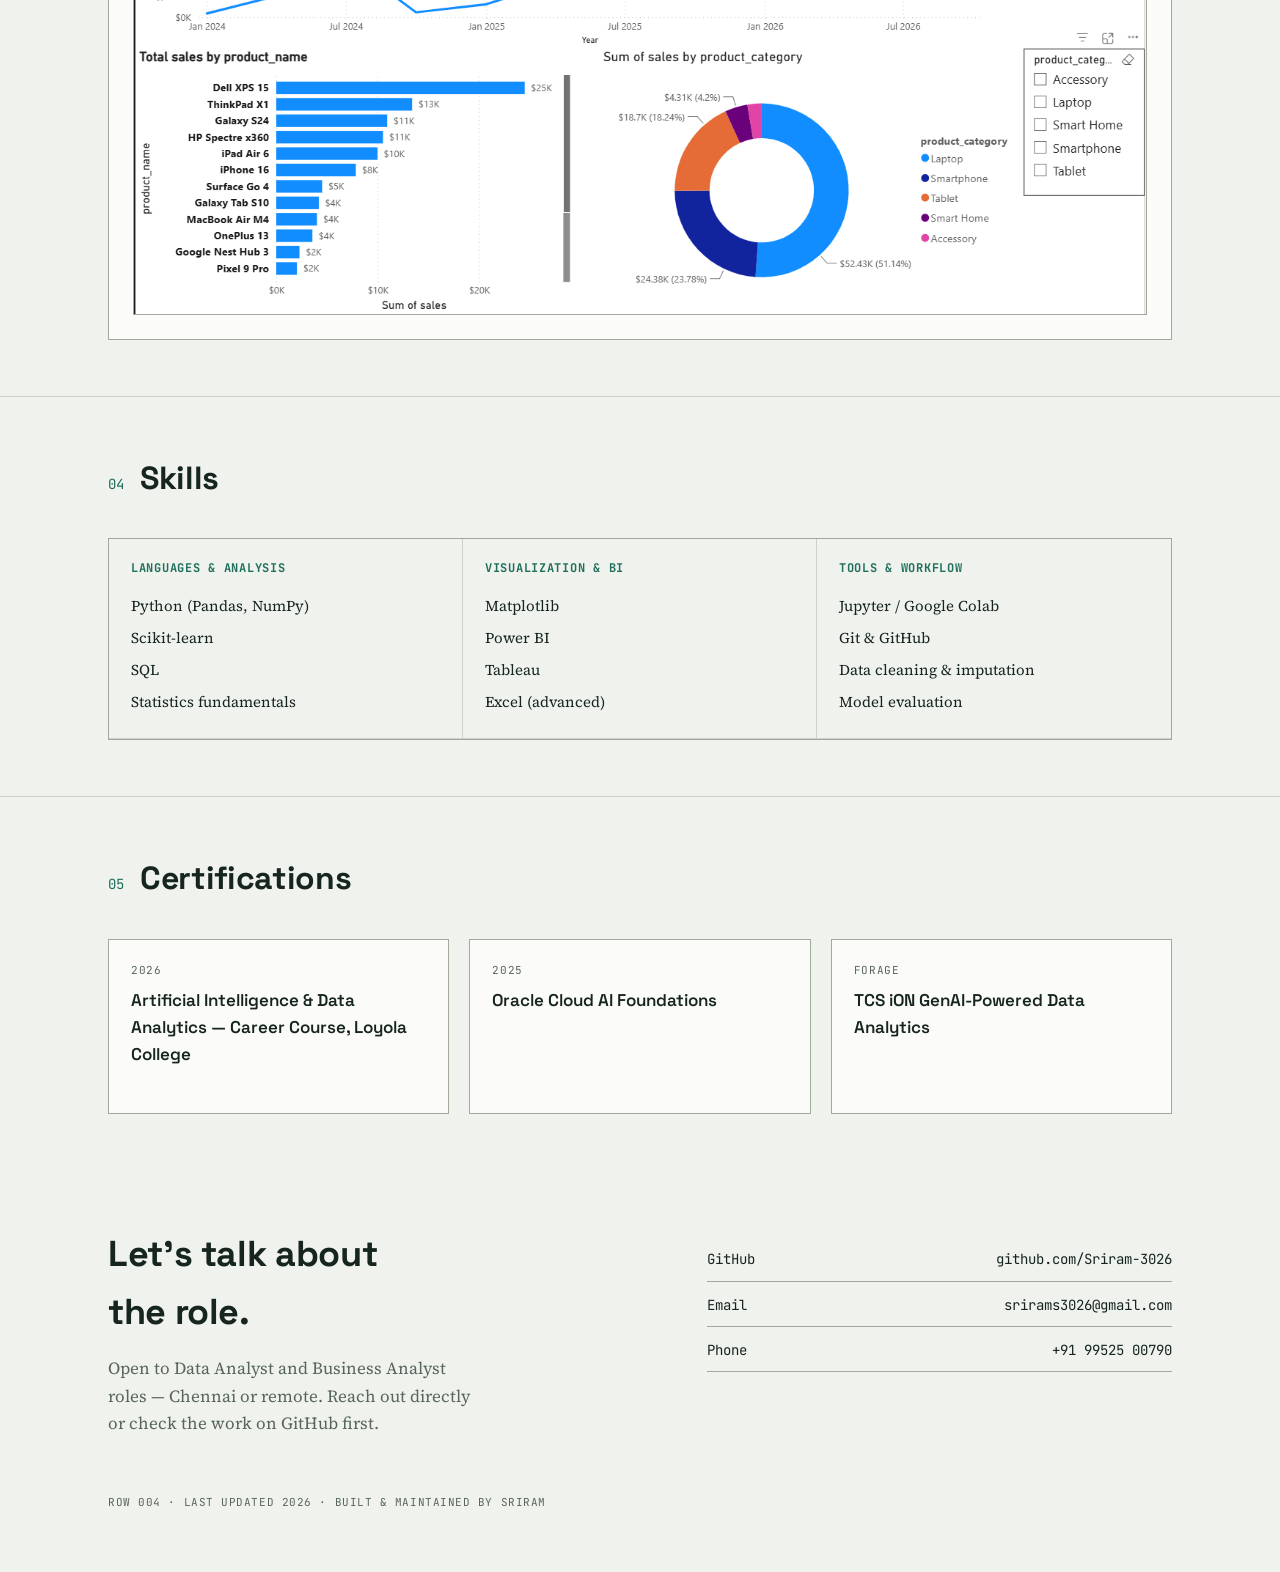
==== commit c9e580fc: "done" ====
--- a/index.html
+++ b/index.html
@@ -233,6 +233,81 @@
   .cert h4{margin-top:8px; font-size:17px; font-weight:600; font-family:'Space Grotesk',sans-serif;}
   @media (max-width:640px){.cert-list{grid-template-columns:1fr;}}
 
+  /* ===== Experience ===== */
+  .exp-card{
+    background:var(--card); border:1px solid var(--line-strong);
+  }
+  .exp-header{
+    display:grid; grid-template-columns: 70px 1fr auto; border-bottom:1px solid var(--line);
+    align-items:center;
+  }
+  .exp-num{
+    font-family:'JetBrains Mono',monospace; font-size:13px; color:var(--teal); padding:20px 14px;
+    border-right:1px solid var(--line); display:flex; align-items:flex-start; justify-content:center;
+  }
+  .exp-header-main{padding:20px 24px;}
+  .exp-header-main h3{font-size:21px; font-weight:600; margin-bottom:4px;}
+  .exp-meta{
+    font-family:'JetBrains Mono',monospace; font-size:12px; color:var(--muted);
+    display:flex; gap:18px; margin-top:8px; flex-wrap:wrap;
+  }
+  .exp-meta span{display:flex; align-items:center; gap:5px;}
+  .exp-duration{
+    padding:20px 24px; text-align:right;
+    font-family:'JetBrains Mono',monospace; font-size:12px; color:var(--teal);
+    border-left:1px solid var(--line);
+  }
+  .exp-body{padding:24px;}
+  .exp-pipeline{
+    display:flex; align-items:center; gap:0;
+    background:var(--paper-alt); border:1px solid var(--line); margin-bottom:24px;
+    overflow-x:auto;
+  }
+  .exp-pipeline-step{
+    font-family:'JetBrains Mono',monospace; font-size:11px; text-transform:uppercase;
+    letter-spacing:0.05em; padding:12px 16px; color:var(--ink); white-space:nowrap;
+    border-right:1px solid var(--line); display:flex; align-items:center; gap:8px;
+  }
+  .exp-pipeline-step:last-child{border-right:none;}
+  .exp-pipeline-step .step-dot{
+    width:7px; height:7px; background:var(--teal); border-radius:50%; flex-shrink:0;
+  }
+  .exp-pipeline-arrow{
+    font-family:'JetBrains Mono',monospace; font-size:14px; color:var(--teal); padding:0 2px;
+  }
+  .exp-grid{display:grid; grid-template-columns:1.4fr 1fr; gap:28px;}
+  .exp-achievements{}
+  .exp-achievements ul{
+    list-style:none; margin:0; padding:0;
+  }
+  .exp-achievements li{
+    padding:9px 0; border-bottom:1px solid var(--line); font-size:15px;
+    display:flex; gap:10px; align-items:flex-start;
+    color:var(--ink);
+  }
+  .exp-achievements li:last-child{border-bottom:none;}
+  .exp-achievements li::before{
+    content:'→'; font-family:'JetBrains Mono',monospace; color:var(--teal);
+    font-size:12px; flex-shrink:0; margin-top:3px;
+  }
+  .exp-stack{border-left:1px solid var(--line); padding-left:24px;}
+  .exp-stack h4{
+    font-family:'JetBrains Mono',monospace; font-size:11px; text-transform:uppercase;
+    letter-spacing:0.06em; color:var(--muted); margin:0 0 14px;
+  }
+  .exp-tags{display:flex; flex-wrap:wrap; gap:8px;}
+  .exp-tag{
+    font-family:'JetBrains Mono',monospace; font-size:11px; text-transform:uppercase;
+    letter-spacing:0.04em; border:1px solid var(--line-strong); padding:4px 10px;
+    color:var(--teal-dark); background:var(--paper-alt);
+  }
+  @media(max-width:760px){
+    .exp-header{grid-template-columns:52px 1fr;}
+    .exp-duration{display:none;}
+    .exp-grid{grid-template-columns:1fr;}
+    .exp-stack{border-left:none; padding-left:0; border-top:1px solid var(--line); padding-top:16px;}
+  }
+
   /* ===== Contact / footer ===== */
   footer{padding:56px 0 60px;}
   .contact-grid{display:grid; grid-template-columns: 1.2fr 1fr; gap:40px; align-items:start;}
@@ -258,6 +333,7 @@
     <button class="nav-toggle" id="navToggle" aria-expanded="false" aria-controls="navMenu">Menu</button>
     <ul id="navMenu">
       <li><a href="#about">About</a></li>
+      <li><a href="#experience">Experience</a></li>
       <li><a href="#projects">Projects</a></li>
       <li><a href="#skills">Skills</a></li>
       <li><a href="#certs">Certifications</a></li>
@@ -308,9 +384,85 @@
     </div>
   </section>
 
+  <section id="experience">
+    <div class="wrap">
+      <div class="section-head"><span class="section-num">02</span><h2 class="section-title">Experience</h2></div>
+
+      <div class="exp-card">
+        <div class="exp-header">
+          <div class="exp-num">01</div>
+          <div class="exp-header-main">
+            <h3>Data Analysis &amp; API Development Internship</h3>
+            <div class="exp-meta">
+              <span>📍 Chennai, Tamil Nadu</span>
+              <span>🗓 1 Month · 2025</span>
+              <span>🏷 Retail / Customer Sales Data</span>
+            </div>
+            <div class="project-tags" style="margin-top:10px;">
+              <span class="tag">Data Analysis</span>
+              <span class="tag">Data Processing</span>
+              <span class="tag">REST API</span>
+              <span class="tag">Database Management</span>
+            </div>
+          </div>
+          <div class="exp-duration">1 Month<br>Internship</div>
+        </div>
+        <div class="exp-body">
+          <!-- Workflow Pipeline -->
+          <div class="exp-pipeline">
+            <div class="exp-pipeline-step"><span class="step-dot"></span>Raw Data</div>
+            <div class="exp-pipeline-arrow">→</div>
+            <div class="exp-pipeline-step"><span class="step-dot"></span>Excel / Cleaning</div>
+            <div class="exp-pipeline-arrow">→</div>
+            <div class="exp-pipeline-step"><span class="step-dot"></span>MySQL Database</div>
+            <div class="exp-pipeline-arrow">→</div>
+            <div class="exp-pipeline-step"><span class="step-dot"></span>FastAPI</div>
+            <div class="exp-pipeline-arrow">→</div>
+            <div class="exp-pipeline-step"><span class="step-dot"></span>Python API Client</div>
+            <div class="exp-pipeline-arrow">→</div>
+            <div class="exp-pipeline-step"><span class="step-dot"></span>Pandas</div>
+            <div class="exp-pipeline-arrow">→</div>
+            <div class="exp-pipeline-step"><span class="step-dot"></span>Excel Export</div>
+          </div>
+
+          <div class="exp-grid">
+            <div class="exp-achievements">
+              <ul>
+                <li>Cleaned and preprocessed retail/customer sales dataset of ~80,000 records for database ingestion</li>
+                <li>Designed and managed a MySQL <em>Customers</em> table (invoice no., stock code, quantity, price, country, etc.) using DBeaver and MySQL tools</li>
+                <li>Built a FastAPI-based REST API with CRUD endpoints — GET by country, POST new records, PATCH updates, DELETE records</li>
+                <li>Added an Excel export endpoint that converts filtered API data into a downloadable spreadsheet</li>
+                <li>Validated all API endpoints via Swagger/OpenAPI; handled HTTP status codes 200, 201, 404, 422, and 500</li>
+                <li>Consumed FastAPI endpoints from a Python client using the <code>requests</code> library; converted JSON responses into Pandas DataFrames for downstream analysis</li>
+                <li>Debugged schema mismatches, data-type errors, SQL import issues, and API parameter errors across the full stack</li>
+              </ul>
+            </div>
+            <div class="exp-stack">
+              <h4>Technology Stack</h4>
+              <div class="exp-tags">
+                <span class="exp-tag">Python</span>
+                <span class="exp-tag">Pandas</span>
+                <span class="exp-tag">SQL</span>
+                <span class="exp-tag">MySQL</span>
+                <span class="exp-tag">DBeaver</span>
+                <span class="exp-tag">FastAPI</span>
+                <span class="exp-tag">REST API</span>
+                <span class="exp-tag">JSON</span>
+                <span class="exp-tag">Excel</span>
+                <span class="exp-tag">Swagger</span>
+                <span class="exp-tag">Requests</span>
+              </div>
+            </div>
+          </div>
+        </div>
+      </div>
+
+    </div>
+  </section>
+
   <section id="projects">
     <div class="wrap">
-      <div class="section-head"><span class="section-num">02</span><h2 class="section-title">Projects</h2></div>
+      <div class="section-head"><span class="section-num">03</span><h2 class="section-title">Projects</h2></div>
 
       <div class="project">
         <div class="project-head">
@@ -418,7 +570,7 @@
 
   <section id="skills">
     <div class="wrap">
-      <div class="section-head"><span class="section-num">03</span><h2 class="section-title">Skills</h2></div>
+      <div class="section-head"><span class="section-num">04</span><h2 class="section-title">Skills</h2></div>
       <div class="skills-grid">
         <div class="skill-group">
           <h4>Languages &amp; Analysis</h4>
@@ -438,7 +590,7 @@
 
   <section id="certs">
     <div class="wrap">
-      <div class="section-head"><span class="section-num">04</span><h2 class="section-title">Certifications</h2></div>
+      <div class="section-head"><span class="section-num">05</span><h2 class="section-title">Certifications</h2></div>
       <div class="cert-list">
         <div class="cert">
           <div class="cap mono">2026</div>
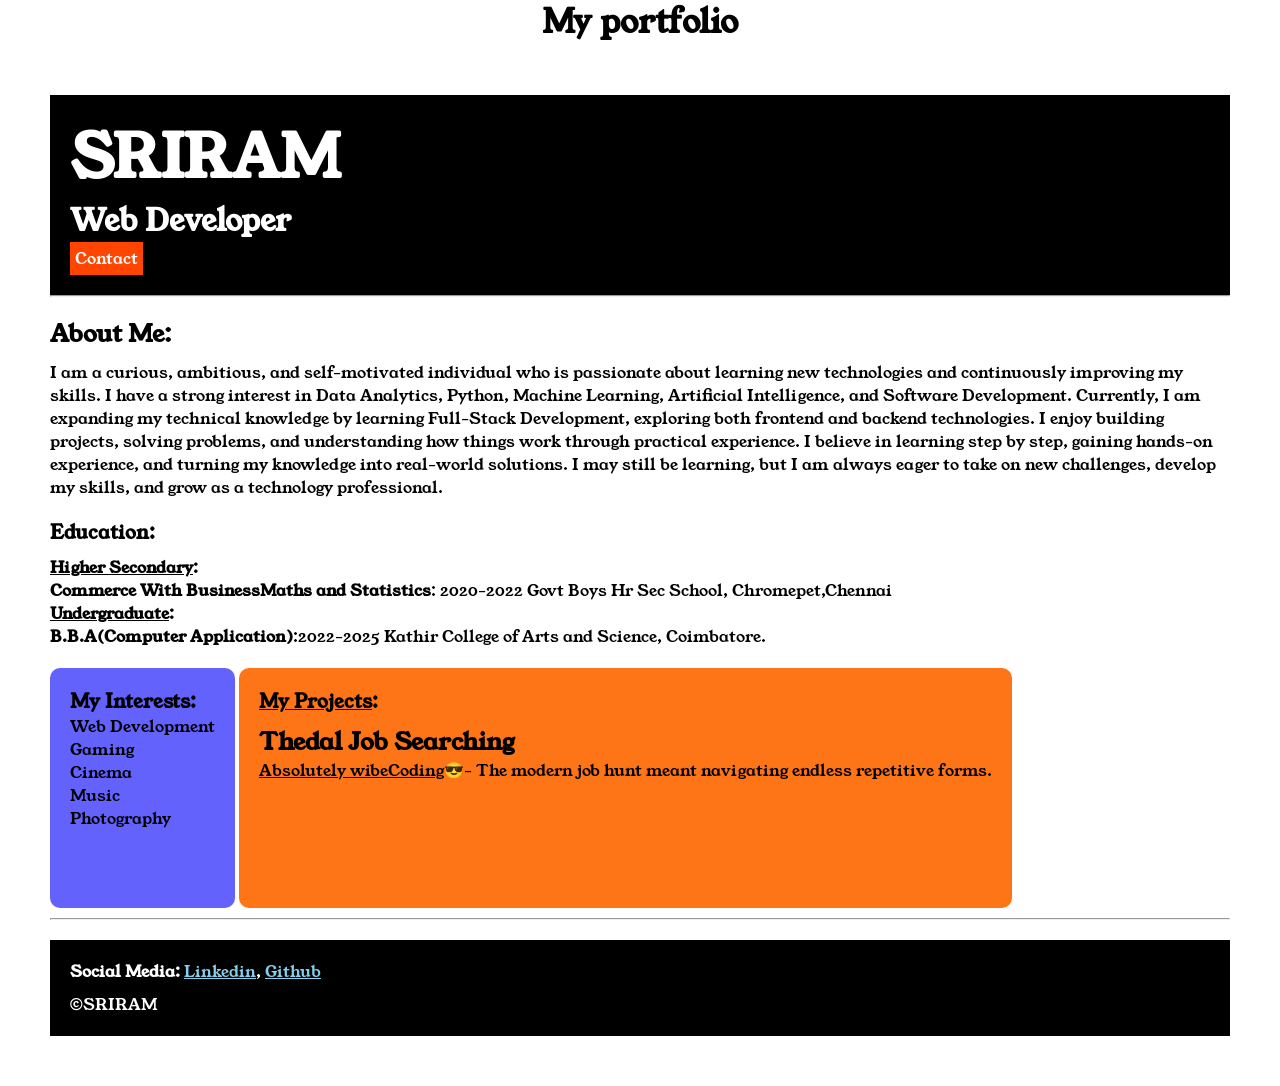
==== commit 932363ce: "Add files via upload" ====
--- a/index.html
+++ b/index.html
@@ -1,641 +1,102 @@
-<!DOCTYPE html>
-<html lang="en">
-<head>
-<meta charset="UTF-8">
-<meta name="viewport" content="width=device-width, initial-scale=1.0">
-<title>Sriram — Data Analyst Portfolio</title>
-<link rel="preconnect" href="https://fonts.googleapis.com">
-<link rel="preconnect" href="https://fonts.gstatic.com" crossorigin>
-<link href="https://fonts.googleapis.com/css2?family=Space+Grotesk:wght@400;500;600;700&family=Source+Serif+4:opsz,wght@8..60,400;8..60,500;8..60,600&family=JetBrains+Mono:wght@400;500;600&display=swap" rel="stylesheet">
-<style>
-  :root{
-    --paper:#EFF2ED;
-    --paper-alt:#E6EAE3;
-    --card:#FBFCFA;
-    --ink:#17251F;
-    --muted:#57655D;
-    --teal:#1F6F5C;
-    --teal-dark:#154E41;
-    --gold:#B98900;
-    --line:#CBD3C7;
-    --line-strong:#9FAA9A;
-    --radius:2px;
-    --maxw:1120px;
-  }
-
-  *{box-sizing:border-box;}
-  html{scroll-behavior:smooth;}
-  body{
-    margin:0;
-    background:var(--paper);
-    color:var(--ink);
-    font-family:'Source Serif 4', serif;
-    font-size:17px;
-    line-height:1.6;
-    -webkit-font-smoothing:antialiased;
-  }
-  h1,h2,h3,.display{
-    font-family:'Space Grotesk', sans-serif;
-    letter-spacing:-0.01em;
-    margin:0;
-  }
-  .mono{
-    font-family:'JetBrains Mono', monospace;
-  }
-  a{color:inherit;}
-  :focus-visible{
-    outline:2px solid var(--teal);
-    outline-offset:3px;
-  }
-  @media (prefers-reduced-motion: reduce){
-    *{animation:none !important; transition:none !important; scroll-behavior:auto !important;}
-  }
-
-  .wrap{max-width:var(--maxw); margin:0 auto; padding:0 28px;}
-
-  /* ===== Ledger header strip (signature motif) ===== */
-  .ledger-row{
-    display:grid;
-    grid-template-columns: 60px 1fr 1fr 1fr 90px;
-    font-family:'JetBrains Mono', monospace;
-    font-size:11px;
-    letter-spacing:0.06em;
-    text-transform:uppercase;
-    color:var(--muted);
-    border-top:1px solid var(--line-strong);
-    border-bottom:1px solid var(--line);
-  }
-  .ledger-row > div{
-    padding:6px 14px;
-    border-right:1px solid var(--line);
-  }
-  .ledger-row > div:last-child{border-right:none;}
-
-  /* ===== Nav ===== */
-  header.site{
-    position:sticky; top:0; z-index:50;
-    background:rgba(239,242,237,0.92);
-    backdrop-filter:blur(6px);
-    border-bottom:1px solid var(--line-strong);
-  }
-  nav.wrap{
-    display:flex; align-items:center; justify-content:space-between;
-    padding-top:16px; padding-bottom:16px;
-  }
-  .brand{
-    font-family:'Space Grotesk',sans-serif;
-    font-weight:700;
-    font-size:19px;
-    display:flex; align-items:baseline; gap:8px;
-  }
-  .brand .tick{color:var(--teal); font-family:'JetBrains Mono',monospace; font-size:13px;}
-  nav ul{
-    list-style:none; display:flex; gap:28px; margin:0; padding:0;
-    font-family:'JetBrains Mono',monospace; font-size:13px; text-transform:uppercase; letter-spacing:0.04em;
-  }
-  nav ul a{text-decoration:none; color:var(--ink); border-bottom:1px solid transparent; padding-bottom:2px;}
-  nav ul a:hover{border-bottom-color:var(--teal);}
-  .nav-toggle{display:none;}
-
-  @media (max-width:720px){
-    nav ul{position:fixed; top:60px; left:0; right:0; background:var(--paper); flex-direction:column; gap:0; border-bottom:1px solid var(--line-strong); max-height:0; overflow:hidden; transition:max-height 0.25s ease;}
-    nav ul.open{max-height:320px;}
-    nav ul li{border-top:1px solid var(--line);}
-    nav ul a{display:block; padding:14px 28px;}
-    .nav-toggle{display:block; background:none; border:1px solid var(--line-strong); font-family:'JetBrains Mono',monospace; font-size:12px; padding:8px 12px; cursor:pointer; color:var(--ink);}
-  }
-
-  /* ===== Hero ===== */
-  .hero{padding:64px 0 40px;}
-  .hero-grid{
-    display:grid; grid-template-columns: 1.3fr 1fr; gap:48px; align-items:end;
-  }
-  .eyebrow{
-    font-family:'JetBrains Mono',monospace; font-size:12px; letter-spacing:0.1em; text-transform:uppercase;
-    color:var(--teal); margin-bottom:18px; display:flex; align-items:center; gap:10px;
-  }
-  .eyebrow::before{content:""; width:22px; height:1px; background:var(--teal); display:inline-block;}
-  h1.headline{
-    font-size:clamp(34px, 5vw, 58px);
-    line-height:1.05;
-    font-weight:700;
-    max-width:14ch;
-  }
-  h1.headline em{
-    font-style:normal; color:var(--teal);
-  }
-  .hero-sub{
-    margin-top:22px; max-width:46ch; color:var(--muted); font-size:18px;
-  }
-  .hero-actions{margin-top:30px; display:flex; gap:16px; flex-wrap:wrap;}
-  .btn{
-    font-family:'JetBrains Mono',monospace; font-size:13px; text-transform:uppercase; letter-spacing:0.04em;
-    padding:12px 22px; text-decoration:none; display:inline-block; border:1px solid var(--ink);
-    transition:background 0.15s ease, color 0.15s ease;
-  }
-  .btn.primary{background:var(--ink); color:var(--paper);}
-  .btn.primary:hover{background:var(--teal); border-color:var(--teal);}
-  .btn.ghost:hover{background:var(--ink); color:var(--paper);}
-
-  /* Ledger metrics card in hero */
-  .metrics-card{
-    background:var(--card); border:1px solid var(--line-strong);
-  }
-  .metrics-card .cap{
-    font-family:'JetBrains Mono',monospace; font-size:11px; text-transform:uppercase; letter-spacing:0.08em;
-    color:var(--muted); padding:10px 16px; border-bottom:1px solid var(--line);
-    display:flex; justify-content:space-between;
-  }
-  .metric-row{
-    display:grid; grid-template-columns: 1fr auto; gap:8px;
-    padding:14px 16px; border-bottom:1px solid var(--line); align-items:center;
-  }
-  .metric-row:last-child{border-bottom:none;}
-  .metric-row .label{font-size:14px; color:var(--ink);}
-  .metric-row .value{font-family:'JetBrains Mono',monospace; font-weight:600; color:var(--teal-dark); font-size:15px;}
-
-  /* ===== Section framework ===== */
-  section{padding:56px 0;}
-  section + section{border-top:1px solid var(--line);}
-  .section-head{display:flex; align-items:baseline; gap:16px; margin-bottom:34px;}
-  .section-num{font-family:'JetBrains Mono',monospace; color:var(--teal); font-size:14px;}
-  h2.section-title{font-size:clamp(24px,3vw,32px); font-weight:700;}
-
-  /* ===== About ===== */
-  .about-grid{display:grid; grid-template-columns: 1fr 1fr; gap:48px;}
-  .about-grid p{margin:0 0 16px; color:var(--ink);}
-  .about-grid p:last-child{margin-bottom:0;}
-  .fact-list{list-style:none; margin:0; padding:0; font-family:'JetBrains Mono',monospace; font-size:13px;}
-  .fact-list li{
-    display:flex; justify-content:space-between; padding:11px 0; border-bottom:1px solid var(--line);
-  }
-  .fact-list li span:first-child{color:var(--muted); text-transform:uppercase; letter-spacing:0.05em; font-size:11px;}
-  .fact-list li span:last-child{text-align:right;}
-
-  /* ===== Projects ===== */
-  .project{
-    background:var(--card); border:1px solid var(--line-strong); margin-bottom:24px;
-  }
-  .project:last-child{margin-bottom:0;}
-  .project-head{
-    display:grid; grid-template-columns: 70px 1fr; border-bottom:1px solid var(--line);
-  }
-  .project-id{
-    font-family:'JetBrains Mono',monospace; font-size:13px; color:var(--teal); padding:20px 14px;
-    border-right:1px solid var(--line); display:flex; align-items:flex-start; justify-content:center;
-  }
-  .project-head-main{padding:20px 24px;}
-  .project-head-main h3{font-size:21px; font-weight:600;}
-  .project-tags{margin-top:8px; display:flex; flex-wrap:wrap; gap:8px;}
-  .tag{
-    font-family:'JetBrains Mono',monospace; font-size:11px; text-transform:uppercase; letter-spacing:0.04em;
-    border:1px solid var(--line-strong); padding:3px 9px; color:var(--muted);
-  }
-  .project-body{padding:22px 24px 26px 24px; display:grid; grid-template-columns: 1.4fr 1fr; gap:28px;}
-  .project-body p{margin:0; color:var(--ink);}
-  .project-stats{border-left:1px solid var(--line); padding-left:24px;}
-  .project-stats .stat{margin-bottom:14px;}
-  .project-stats .stat:last-child{margin-bottom:0;}
-  .project-stats .stat .num{font-family:'JetBrains Mono',monospace; font-size:22px; font-weight:600; color:var(--teal-dark); display:block;}
-  .project-stats .stat .cap{font-size:12px; color:var(--muted); text-transform:uppercase; letter-spacing:0.04em; font-family:'JetBrains Mono',monospace;}
-
-  @media (max-width:760px){
-    .hero-grid, .about-grid{grid-template-columns:1fr;}
-    .project-body{grid-template-columns:1fr;}
-    .project-stats{border-left:none; padding-left:0; border-top:1px solid var(--line); padding-top:16px;}
-    .project-head{grid-template-columns:52px 1fr;}
-  }
-
-  /* ===== Skills ===== */
-  .skills-grid{display:grid; grid-template-columns: repeat(3, 1fr); gap:0; border:1px solid var(--line-strong);}
-  .skill-group{padding:20px 22px; border-right:1px solid var(--line); border-bottom:1px solid var(--line);}
-  .skill-group:nth-child(3n){border-right:none;}
-  .skill-group h4{
-    font-family:'JetBrains Mono',monospace; font-size:12px; text-transform:uppercase; letter-spacing:0.06em;
-    color:var(--teal); margin:0 0 12px;
-  }
-  .skill-group ul{list-style:none; margin:0; padding:0; font-size:15px;}
-  .skill-group li{padding:4px 0; color:var(--ink);}
-  @media (max-width:720px){
-    .skills-grid{grid-template-columns:1fr 1fr;}
-    .skill-group:nth-child(3n){border-right:1px solid var(--line);}
-    .skill-group:nth-child(2n){border-right:none;}
-  }
-  @media (max-width:480px){
-    .skills-grid{grid-template-columns:1fr;}
-    .skill-group{border-right:none !important;}
-  }
-
-  /* ===== Certifications ===== */
-  .cert-list{display:grid; grid-template-columns:repeat(auto-fit, minmax(240px,1fr)); gap:20px;}
-  .cert{border:1px solid var(--line-strong); background:var(--card); padding:22px;}
-  .cert .cap{font-family:'JetBrains Mono',monospace; font-size:11px; text-transform:uppercase; color:var(--muted); letter-spacing:0.06em;}
-  .cert h4{margin-top:8px; font-size:17px; font-weight:600; font-family:'Space Grotesk',sans-serif;}
-  @media (max-width:640px){.cert-list{grid-template-columns:1fr;}}
-
-  /* ===== Experience ===== */
-  .exp-card{
-    background:var(--card); border:1px solid var(--line-strong);
-  }
-  .exp-header{
-    display:grid; grid-template-columns: 70px 1fr auto; border-bottom:1px solid var(--line);
-    align-items:center;
-  }
-  .exp-num{
-    font-family:'JetBrains Mono',monospace; font-size:13px; color:var(--teal); padding:20px 14px;
-    border-right:1px solid var(--line); display:flex; align-items:flex-start; justify-content:center;
-  }
-  .exp-header-main{padding:20px 24px;}
-  .exp-header-main h3{font-size:21px; font-weight:600; margin-bottom:4px;}
-  .exp-meta{
-    font-family:'JetBrains Mono',monospace; font-size:12px; color:var(--muted);
-    display:flex; gap:18px; margin-top:8px; flex-wrap:wrap;
-  }
-  .exp-meta span{display:flex; align-items:center; gap:5px;}
-  .exp-duration{
-    padding:20px 24px; text-align:right;
-    font-family:'JetBrains Mono',monospace; font-size:12px; color:var(--teal);
-    border-left:1px solid var(--line);
-  }
-  .exp-body{padding:24px;}
-  .exp-pipeline{
-    display:flex; align-items:center; gap:0;
-    background:var(--paper-alt); border:1px solid var(--line); margin-bottom:24px;
-    overflow-x:auto;
-  }
-  .exp-pipeline-step{
-    font-family:'JetBrains Mono',monospace; font-size:11px; text-transform:uppercase;
-    letter-spacing:0.05em; padding:12px 16px; color:var(--ink); white-space:nowrap;
-    border-right:1px solid var(--line); display:flex; align-items:center; gap:8px;
-  }
-  .exp-pipeline-step:last-child{border-right:none;}
-  .exp-pipeline-step .step-dot{
-    width:7px; height:7px; background:var(--teal); border-radius:50%; flex-shrink:0;
-  }
-  .exp-pipeline-arrow{
-    font-family:'JetBrains Mono',monospace; font-size:14px; color:var(--teal); padding:0 2px;
-  }
-  .exp-grid{display:grid; grid-template-columns:1.4fr 1fr; gap:28px;}
-  .exp-achievements{}
-  .exp-achievements ul{
-    list-style:none; margin:0; padding:0;
-  }
-  .exp-achievements li{
-    padding:9px 0; border-bottom:1px solid var(--line); font-size:15px;
-    display:flex; gap:10px; align-items:flex-start;
-    color:var(--ink);
-  }
-  .exp-achievements li:last-child{border-bottom:none;}
-  .exp-achievements li::before{
-    content:'→'; font-family:'JetBrains Mono',monospace; color:var(--teal);
-    font-size:12px; flex-shrink:0; margin-top:3px;
-  }
-  .exp-stack{border-left:1px solid var(--line); padding-left:24px;}
-  .exp-stack h4{
-    font-family:'JetBrains Mono',monospace; font-size:11px; text-transform:uppercase;
-    letter-spacing:0.06em; color:var(--muted); margin:0 0 14px;
-  }
-  .exp-tags{display:flex; flex-wrap:wrap; gap:8px;}
-  .exp-tag{
-    font-family:'JetBrains Mono',monospace; font-size:11px; text-transform:uppercase;
-    letter-spacing:0.04em; border:1px solid var(--line-strong); padding:4px 10px;
-    color:var(--teal-dark); background:var(--paper-alt);
-  }
-  @media(max-width:760px){
-    .exp-header{grid-template-columns:52px 1fr;}
-    .exp-duration{display:none;}
-    .exp-grid{grid-template-columns:1fr;}
-    .exp-stack{border-left:none; padding-left:0; border-top:1px solid var(--line); padding-top:16px;}
-  }
-
-  /* ===== Contact / footer ===== */
-  footer{padding:56px 0 60px;}
-  .contact-grid{display:grid; grid-template-columns: 1.2fr 1fr; gap:40px; align-items:start;}
-  .contact-grid h2{font-size:clamp(26px,3.4vw,36px); max-width:14ch;}
-  .contact-links{margin-top:22px; display:flex; flex-direction:column; gap:12px;}
-  .contact-links a{
-    font-family:'JetBrains Mono',monospace; font-size:14px; text-decoration:none;
-    border-bottom:1px solid var(--line-strong); padding-bottom:10px; display:flex; justify-content:space-between;
-  }
-  .contact-links a:hover{color:var(--teal);}
-  .fine{margin-top:40px; font-family:'JetBrains Mono',monospace; font-size:11px; color:var(--muted); text-transform:uppercase; letter-spacing:0.05em;}
-</style>
-</head>
-<body>
-
-<div class="ledger-row wrap" style="max-width:100%; padding-left:0; padding-right:0;">
-  <div>Row</div><div>Field</div><div>Value</div><div>Status</div><div>Ref</div>
-</div>
-
-<header class="site">
-  <nav class="wrap">
-    <div class="brand">Sriram<span class="tick">.xlsx→.py</span></div>
-    <button class="nav-toggle" id="navToggle" aria-expanded="false" aria-controls="navMenu">Menu</button>
-    <ul id="navMenu">
-      <li><a href="#about">About</a></li>
-      <li><a href="#experience">Experience</a></li>
-      <li><a href="#projects">Projects</a></li>
-      <li><a href="#skills">Skills</a></li>
-      <li><a href="#certs">Certifications</a></li>
-      <li><a href="#contact">Contact</a></li>
-    </ul>
-  </nav>
-</header>
-
-<main>
-  <section class="hero">
-    <div class="wrap hero-grid">
-      <div>
-        <div class="eyebrow">Data Analyst · Fresher · Chennai</div>
-        <h1 class="headline">I turn spreadsheets into <em>decisions</em>.</h1>
-        <p class="hero-sub">BBA graduate who taught himself Python, SQL, and machine learning to move from business fundamentals into data work — three end-to-end projects, zero shortcuts, all reproducible on GitHub.</p>
-        <div class="hero-actions">
-          <a class="btn primary" href="#projects">View projects</a>
-          <a class="btn ghost" href="https://github.com/Sriram-3026" target="_blank" rel="noopener">GitHub ↗</a>
-        </div>
-      </div>
-      <div class="metrics-card">
-        <div class="cap"><span>ledger.csv</span><span>3 rows</span></div>
-        <div class="metric-row"><span class="label">Churn model accuracy</span><span class="value">83%</span></div>
-        <div class="metric-row"><span class="label">Sales forecast — MAE</span><span class="value">2.98</span></div>
-        <div class="metric-row"><span class="label">Inventory service level</span><span class="value">95%</span></div>
-      </div>
-    </div>
-  </section>
-
-  <section id="about">
-    <div class="wrap">
-      <div class="section-head"><span class="section-num">01</span><h2 class="section-title">About</h2></div>
-      <div class="about-grid">
-        <div>
-          <p>I graduated with a BBA in Computer Applications in 2025 — a business degree, not a technical one. Somewhere in the middle of learning spreadsheets and case studies, I got more curious about the numbers behind the decisions than the decisions themselves. That curiosity turned into self-taught Python, SQL, and machine learning.</p>
-          <p>Since then I've built three projects end-to-end — stock risk analysis, sales forecasting, and customer churn prediction — each one debugged, validated, and pushed to GitHub the way I'd want a hiring manager to be able to check my work: openly.</p>
-          <p>I'm currently interview-ready and actively looking for an entry-level Data Analyst or Business Analyst role.</p>
-        </div>
-        <ul class="fact-list">
-          <li><span>Based in</span><span>Chennai, Tamil Nadu</span></li>
-          <li><span>Education</span><span>BBA (Computer Applications), 2025</span></li>
-          <li><span>College</span><span>Kathir College of Arts &amp; Science</span></li>
-          <li><span>Looking for</span><span>Data / Business Analyst roles</span></li>
-          <li><span>Availability</span><span>Immediate</span></li>
-          <li><span>GitHub</span><span>github.com/Sriram-3026</span></li>
-        </ul>
-      </div>
-    </div>
-  </section>
-
-  <section id="experience">
-    <div class="wrap">
-      <div class="section-head"><span class="section-num">02</span><h2 class="section-title">Experience</h2></div>
-
-      <div class="exp-card">
-        <div class="exp-header">
-          <div class="exp-num">01</div>
-          <div class="exp-header-main">
-            <h3>Data Analysis &amp; API Development Internship</h3>
-            <div class="exp-meta">
-              <span>📍 Chennai, Tamil Nadu</span>
-              <span>🗓 1 Month · 2025</span>
-              <span>🏷 Retail / Customer Sales Data</span>
-            </div>
-            <div class="project-tags" style="margin-top:10px;">
-              <span class="tag">Data Analysis</span>
-              <span class="tag">Data Processing</span>
-              <span class="tag">REST API</span>
-              <span class="tag">Database Management</span>
-            </div>
-          </div>
-          <div class="exp-duration">1 Month<br>Internship</div>
-        </div>
-        <div class="exp-body">
-          <!-- Workflow Pipeline -->
-          <div class="exp-pipeline">
-            <div class="exp-pipeline-step"><span class="step-dot"></span>Raw Data</div>
-            <div class="exp-pipeline-arrow">→</div>
-            <div class="exp-pipeline-step"><span class="step-dot"></span>Excel / Cleaning</div>
-            <div class="exp-pipeline-arrow">→</div>
-            <div class="exp-pipeline-step"><span class="step-dot"></span>MySQL Database</div>
-            <div class="exp-pipeline-arrow">→</div>
-            <div class="exp-pipeline-step"><span class="step-dot"></span>FastAPI</div>
-            <div class="exp-pipeline-arrow">→</div>
-            <div class="exp-pipeline-step"><span class="step-dot"></span>Python API Client</div>
-            <div class="exp-pipeline-arrow">→</div>
-            <div class="exp-pipeline-step"><span class="step-dot"></span>Pandas</div>
-            <div class="exp-pipeline-arrow">→</div>
-            <div class="exp-pipeline-step"><span class="step-dot"></span>Excel Export</div>
-          </div>
-
-          <div class="exp-grid">
-            <div class="exp-achievements">
-              <ul>
-                <li>Cleaned and preprocessed retail/customer sales dataset of ~80,000 records for database ingestion</li>
-                <li>Designed and managed a MySQL <em>Customers</em> table (invoice no., stock code, quantity, price, country, etc.) using DBeaver and MySQL tools</li>
-                <li>Built a FastAPI-based REST API with CRUD endpoints — GET by country, POST new records, PATCH updates, DELETE records</li>
-                <li>Added an Excel export endpoint that converts filtered API data into a downloadable spreadsheet</li>
-                <li>Validated all API endpoints via Swagger/OpenAPI; handled HTTP status codes 200, 201, 404, 422, and 500</li>
-                <li>Consumed FastAPI endpoints from a Python client using the <code>requests</code> library; converted JSON responses into Pandas DataFrames for downstream analysis</li>
-                <li>Debugged schema mismatches, data-type errors, SQL import issues, and API parameter errors across the full stack</li>
-              </ul>
-            </div>
-            <div class="exp-stack">
-              <h4>Technology Stack</h4>
-              <div class="exp-tags">
-                <span class="exp-tag">Python</span>
-                <span class="exp-tag">Pandas</span>
-                <span class="exp-tag">SQL</span>
-                <span class="exp-tag">MySQL</span>
-                <span class="exp-tag">DBeaver</span>
-                <span class="exp-tag">FastAPI</span>
-                <span class="exp-tag">REST API</span>
-                <span class="exp-tag">JSON</span>
-                <span class="exp-tag">Excel</span>
-                <span class="exp-tag">Swagger</span>
-                <span class="exp-tag">Requests</span>
-              </div>
-            </div>
-          </div>
-        </div>
-      </div>
-
-    </div>
-  </section>
-
-  <section id="projects">
-    <div class="wrap">
-      <div class="section-head"><span class="section-num">03</span><h2 class="section-title">Projects</h2></div>
-
-      <div class="project">
-        <div class="project-head">
-          <div class="project-id">01</div>
-          <div class="project-head-main">
-            <h3>Multi-Stock Performance &amp; Risk Analysis</h3>
-            <div class="project-tags">
-              <span class="tag">Python</span><span class="tag">yfinance</span><span class="tag">Matplotlib</span><span class="tag">Pandas</span>
-            </div>
-          </div>
-        </div>
-        <div class="project-body">
-          <p>Pulled live and historical price data for multiple stocks via the yfinance API, then compared performance and risk side by side — returns, volatility, and drawdown — to see which holdings were carrying the most risk relative to reward. Visualized everything with Matplotlib so the comparison reads at a glance instead of buried in a table.</p>
-          <div class="project-stats">
-            <div class="stat"><span class="num mono">Multi</span><span class="cap">Stocks compared in parallel</span></div>
-            <div class="stat"><span class="num mono">Risk+Return</span><span class="cap">Core comparison metric</span></div>
-          </div>
-        </div>
-      </div>
-
-      <div class="project">
-        <div class="project-head">
-          <div class="project-id">02</div>
-          <div class="project-head-main">
-            <h3>Predictive Sales &amp; Inventory Optimization</h3>
-            <div class="project-tags">
-              <span class="tag">Random Forest</span><span class="tag">Regression</span><span class="tag">Python</span><span class="tag">Scikit-learn</span>
-            </div>
-          </div>
-        </div>
-        <div class="project-body">
-          <p>Built a Random Forest Regressor to forecast demand and used the predictions to set inventory levels — balancing the cost of overstocking against the risk of running out. Tuned the model until forecast error was low enough to trust for stocking decisions, and translated the output into a target service level a business team could actually act on.</p>
-          <div class="project-stats">
-            <div class="stat"><span class="num mono">2.98</span><span class="cap">Mean Absolute Error</span></div>
-            <div class="stat"><span class="num mono">95%</span><span class="cap">Target service level</span></div>
-          </div>
-        </div>
-      </div>
-
-      <div class="project">
-        <div class="project-head">
-          <div class="project-id">03</div>
-          <div class="project-head-main">
-            <h3>Customer Churn Prediction</h3>
-            <div class="project-tags">
-              <span class="tag">Logistic Regression</span><span class="tag">Random Forest</span><span class="tag">Python</span>
-            </div>
-          </div>
-        </div>
-        <div class="project-body">
-          <p>Trained and compared Logistic Regression and Random Forest models to flag customers likely to churn. Along the way I caught a data leakage bug from an extended dataset version that was inflating accuracy — traced it back, restructured the train-test split to happen before encoding, and rebuilt the pipeline correctly rather than keeping the inflated number.</p>
-          <div class="project-stats">
-            <div class="stat"><span class="num mono">83%</span><span class="cap">Model accuracy</span></div>
-            <div class="stat"><span class="num mono">2 models</span><span class="cap">Compared head-to-head</span></div>
-          </div>
-        </div>
-      </div>
-
-      <div class="project">
-        <div class="project-head">
-          <div class="project-id">04</div>
-          <div class="project-head-main">
-            <h3>IPL Player Performance Dashboard</h3>
-            <div class="project-tags">
-              <span class="tag">Power BI</span><span class="tag">DAX</span><span class="tag">Power Query</span>
-            </div>
-          </div>
-        </div>
-        <div class="project-body">
-          <p>Built an interactive Power BI dashboard covering 1,000+ player-season records across IPL history — batting, bowling, and fielding in one view. Custom DAX measures identify the Orange Cap (highest run-scorer) and Purple Cap (highest wicket-taker) by year, with slicers for year and player so a viewer can drill from the whole league down to one player in two clicks.</p>
-          <div class="project-stats">
-            <div class="stat"><span class="num mono">1,097</span><span class="cap">Player-season rows</span></div>
-            <div class="stat"><span class="num mono">2 DAX</span><span class="cap">Custom measures (Orange/Purple Cap)</span></div>
-          </div>
-        </div>
-        <div style="padding:0 24px 24px;">
-          <img src="[data-uri]" alt="IPL Player Performance Dashboard in Power BI showing sixes, wickets, centuries and top run-scorers" style="width:100%; height:auto; border:1px solid var(--line-strong); display:block;">
-        </div>
-      </div>
-
-      <div class="project">
-        <div class="project-head">
-          <div class="project-id">05</div>
-          <div class="project-head-main">
-            <h3>Sales Performance Dashboard</h3>
-            <div class="project-tags">
-              <span class="tag">Power BI</span><span class="tag">Power Query</span><span class="tag">DAX</span>
-            </div>
-          </div>
-        </div>
-        <div class="project-body">
-          <p>Designed a sales dashboard tracking $102K+ in orders across product, category, and time. Quarter-over-quarter trend line, category-wise revenue split, and a date-range slider let a stakeholder answer "what's selling" and "when did it dip" without opening a spreadsheet.</p>
-          <div class="project-stats">
-            <div class="stat"><span class="num mono">$102.5K</span><span class="cap">Total sales tracked</span></div>
-            <div class="stat"><span class="num mono">100</span><span class="cap">Orders analyzed</span></div>
-          </div>
-        </div>
-        <div style="padding:0 24px 24px;">
-          <img src="[data-uri]